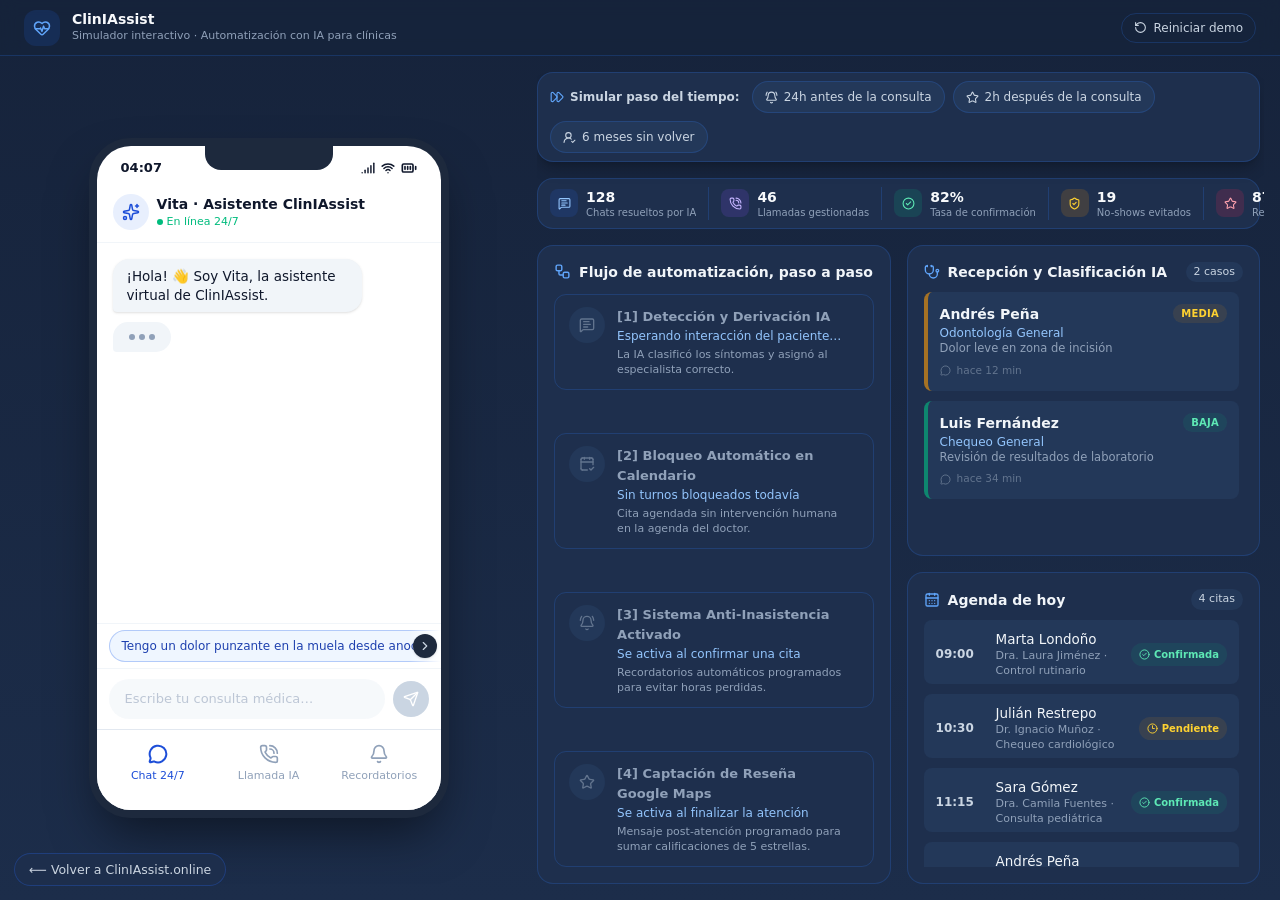
==== simulador/index.html @ 84414c52 "Flechas de navegación en chips, altura dinámica de pestañas, reseñas extendidas y precios mensuales " ====
<!DOCTYPE html>
<html lang="es">
<head>
<meta charset="UTF-8">
<meta name="viewport" content="width=device-width, initial-scale=1.0">
<title>Simulador Interactivo — ClinIAssist</title>
<meta name="description" content="Prueba en vivo cómo ClinIAssist automatiza el chat 24/7, la llamada de recepción, los recordatorios anti-inasistencias y el panel clínico de tu clínica.">
<link rel="canonical" href="https://cliniassist.online/simulador/">
<link rel="icon" type="image/png" href="/assets/favicon.png">
<link rel="apple-touch-icon" href="/assets/favicon.png">

<meta property="og:type" content="website">
<meta property="og:site_name" content="ClinIAssist">
<meta property="og:title" content="Simulador Interactivo — ClinIAssist">
<meta property="og:description" content="Prueba en vivo cómo ClinIAssist automatiza el chat 24/7, la llamada de recepción, los recordatorios anti-inasistencias y el panel clínico de tu clínica.">
<meta property="og:url" content="https://cliniassist.online/simulador/">
<meta property="og:image" content="https://cliniassist.online/og-image.jpg">
<meta name="twitter:card" content="summary_large_image">

<link rel="stylesheet" href="/assets/simulador/index-DUU8P4hq.css">
<style>
  /* Matches the simulator's own dark navy background so there is no flash
     of the site's light theme while the bundle loads. */
  html, body { background: #16233b; margin: 0; }

  .back-to-site {
    position: fixed;
    left: 14px;
    bottom: 14px;
    z-index: 9999;
    display: inline-flex;
    align-items: center;
    gap: 6px;
    padding: 8px 14px;
    border-radius: 999px;
    background: rgba(30, 47, 77, 0.9);
    border: 1px solid rgba(37, 99, 235, 0.3);
    color: #cbd5e1;
    font: 500 12.5px 'Segoe UI', system-ui, sans-serif;
    text-decoration: none;
    backdrop-filter: blur(6px);
    transition: background 0.2s ease, color 0.2s ease;
  }
  .back-to-site:hover { background: rgba(37, 99, 235, 0.25); color: #fff; }

  /* Below md, the simulator's own floating view-toggle occupies this same
     bottom strip — the site link steps aside; mobile has native back gesture. */
  @media (max-width: 767px) {
    .back-to-site { display: none; }
  }
</style>
</head>
<body>
  <div id="root"></div>
  <a class="back-to-site" href="/">⟵ Volver a ClinIAssist.online</a>
  <script type="module" src="/assets/simulador/index-CkXapH5X.js"></script>
</body>
</html>
---- assets/simulador/index-DUU8P4hq.css ----
/*! tailwindcss v4.3.3 | MIT License | https://tailwindcss.com */
@layer properties{@supports (((-webkit-hyphens:none)) and (not (margin-trim:inline))) or ((-moz-orient:inline) and (not (color:rgb(from red r g b)))){*,:before,:after,::backdrop{--tw-translate-x:0;--tw-translate-y:0;--tw-translate-z:0;--tw-rotate-x:initial;--tw-rotate-y:initial;--tw-rotate-z:initial;--tw-skew-x:initial;--tw-skew-y:initial;--tw-space-y-reverse:0;--tw-border-style:solid;--tw-gradient-position:initial;--tw-gradient-from:#0000;--tw-gradient-via:#0000;--tw-gradient-to:#0000;--tw-gradient-stops:initial;--tw-gradient-via-stops:initial;--tw-gradient-from-position:0%;--tw-gradient-via-position:50%;--tw-gradient-to-position:100%;--tw-leading:initial;--tw-font-weight:initial;--tw-tracking:initial;--tw-ordinal:initial;--tw-slashed-zero:initial;--tw-numeric-figure:initial;--tw-numeric-spacing:initial;--tw-numeric-fraction:initial;--tw-shadow:0 0 #0000;--tw-shadow-color:initial;--tw-shadow-alpha:100%;--tw-inset-shadow:0 0 #0000;--tw-inset-shadow-color:initial;--tw-inset-shadow-alpha:100%;--tw-ring-color:initial;--tw-ring-shadow:0 0 #0000;--tw-inset-ring-color:initial;--tw-inset-ring-shadow:0 0 #0000;--tw-ring-inset:initial;--tw-ring-offset-width:0px;--tw-ring-offset-color:#fff;--tw-ring-offset-shadow:0 0 #0000;--tw-blur:initial;--tw-brightness:initial;--tw-contrast:initial;--tw-grayscale:initial;--tw-hue-rotate:initial;--tw-invert:initial;--tw-opacity:initial;--tw-saturate:initial;--tw-sepia:initial;--tw-drop-shadow:initial;--tw-drop-shadow-color:initial;--tw-drop-shadow-alpha:100%;--tw-drop-shadow-size:initial;--tw-backdrop-blur:initial;--tw-backdrop-brightness:initial;--tw-backdrop-contrast:initial;--tw-backdrop-grayscale:initial;--tw-backdrop-hue-rotate:initial;--tw-backdrop-invert:initial;--tw-backdrop-opacity:initial;--tw-backdrop-saturate:initial;--tw-backdrop-sepia:initial;--tw-duration:initial;--tw-ease:initial;--tw-divide-x-reverse:0}}}@layer theme{:root,:host{--font-sans:"Segoe UI", system-ui, -apple-system, sans-serif;--font-mono:ui-monospace, SFMono-Regular, Menlo, Monaco, Consolas, "Liberation Mono", "Courier New", monospace;--color-amber-50:oklch(98.7% .022 95.277);--color-amber-100:oklch(96.2% .059 95.617);--color-amber-300:oklch(87.9% .169 91.605);--color-amber-400:oklch(82.8% .189 84.429);--color-amber-500:oklch(76.9% .188 70.08);--color-amber-600:oklch(66.6% .179 58.318);--color-amber-700:oklch(55.5% .163 48.998);--color-amber-900:oklch(41.4% .112 45.904);--color-emerald-50:oklch(97.9% .021 166.113);--color-emerald-100:oklch(95% .052 163.051);--color-emerald-300:oklch(84.5% .143 164.978);--color-emerald-400:oklch(76.5% .177 163.223);--color-emerald-500:oklch(69.6% .17 162.48);--color-emerald-600:oklch(59.6% .145 163.225);--color-emerald-700:oklch(50.8% .118 165.612);--color-sky-50:oklch(97.7% .013 236.62);--color-sky-100:oklch(95.1% .026 236.824);--color-sky-300:oklch(82.8% .111 230.318);--color-sky-500:oklch(68.5% .169 237.323);--color-sky-600:oklch(58.8% .158 241.966);--color-sky-700:oklch(50% .134 242.749);--color-blue-500:oklch(62.3% .214 259.815);--color-violet-300:oklch(81.1% .111 293.571);--color-violet-500:oklch(60.6% .25 292.717);--color-rose-50:oklch(96.9% .015 12.422);--color-rose-300:oklch(81% .117 11.638);--color-rose-400:oklch(71.2% .194 13.428);--color-rose-500:oklch(64.5% .246 16.439);--color-rose-600:oklch(58.6% .253 17.585);--color-rose-700:oklch(51.4% .222 16.935);--color-slate-50:oklch(98.4% .003 247.858);--color-slate-100:oklch(96.8% .007 247.896);--color-slate-200:oklch(92.9% .013 255.508);--color-slate-300:oklch(86.9% .022 252.894);--color-slate-400:oklch(70.4% .04 256.788);--color-slate-500:oklch(55.4% .046 257.417);--color-slate-600:oklch(44.6% .043 257.281);--color-slate-800:oklch(27.9% .041 260.031);--color-slate-900:oklch(20.8% .042 265.755);--color-black:#000;--color-white:#fff;--spacing:.25rem;--text-xs:.75rem;--text-xs--line-height:calc(1 / .75);--text-sm:.875rem;--text-sm--line-height:calc(1.25 / .875);--font-weight-medium:500;--font-weight-semibold:600;--tracking-wide:.025em;--leading-tight:1.25;--leading-snug:1.375;--radius-sm:.25rem;--radius-md:.375rem;--radius-lg:.5rem;--radius-xl:.75rem;--radius-2xl:1rem;--ease-out:cubic-bezier(0, 0, .2, 1);--ease-in-out:cubic-bezier(.4, 0, .2, 1);--animate-spin:spin 1s linear infinite;--animate-ping:ping 1s cubic-bezier(0, 0, .2, 1) infinite;--default-transition-duration:.15s;--default-transition-timing-function:cubic-bezier(.4, 0, .2, 1);--default-font-family:var(--font-sans);--default-mono-font-family:var(--font-mono);--color-brand-50:#eff6ff;--color-brand-100:#dbeafe;--color-brand-300:#93c5fd;--color-brand-400:#60a5fa;--color-brand-500:#2563eb;--color-brand-600:#1d4ed8;--color-brand-700:#1e40af;--color-ink-900:#16233b;--color-ink-800:#1c2d4a;--color-ink-700:#233859;--color-panel:#1e2f4d;--animate-pulse-ring:pulse-ring 1.6s cubic-bezier(.4, 0, .6, 1) infinite;--animate-rise:rise .35s ease-out;--animate-slide-in-top:slide-in-top .5s ease-out;--animate-slide-out-right:slide-out-right .5s ease-in forwards}}@layer base{*,:after,:before,::backdrop{box-sizing:border-box;border:0 solid;margin:0;padding:0}::file-selector-button{box-sizing:border-box;border:0 solid;margin:0;padding:0}html,:host{-webkit-text-size-adjust:100%;tab-size:4;line-height:1.5;font-family:var(--default-font-family,-apple-system, BlinkMacSystemFont, "Segoe UI", Roboto, "Helvetica Neue", "Noto Sans", Arial, sans-serif, "Apple Color Emoji", "Segoe UI Emoji", "Segoe UI Symbol", "Noto Color Emoji");font-feature-settings:var(--default-font-feature-settings,normal);font-variation-settings:var(--default-font-variation-settings,normal);-webkit-tap-highlight-color:transparent}hr{height:0;color:inherit;border-top-width:1px}abbr:where([title]){-webkit-text-decoration:underline dotted;text-decoration:underline dotted}h1,h2,h3,h4,h5,h6{font-size:inherit;font-weight:inherit}a{color:inherit;-webkit-text-decoration:inherit;-webkit-text-decoration:inherit;-webkit-text-decoration:inherit;-webkit-text-decoration:inherit;text-decoration:inherit}b,strong{font-weight:bolder}code,kbd,samp,pre{font-family:var(--default-mono-font-family,ui-monospace, SFMono-Regular, Menlo, Monaco, Consolas, "Liberation Mono", "Courier New", monospace);font-feature-settings:var(--default-mono-font-feature-settings,normal);font-variation-settings:var(--default-mono-font-variation-settings,normal);font-size:1em}small{font-size:80%}sub,sup{vertical-align:baseline;font-size:75%;line-height:0;position:relative}sub{bottom:-.25em}sup{top:-.5em}table{text-indent:0;border-color:inherit;border-collapse:collapse}:-moz-focusring:where(:not(iframe)){outline:auto}progress{vertical-align:baseline}summary{display:list-item}ol,ul,menu{list-style:none}img,svg,video,canvas,audio,iframe,embed,object{vertical-align:middle;display:block}img,video{max-width:100%;height:auto}button,input,select,optgroup,textarea{font:inherit;font-feature-settings:inherit;font-variation-settings:inherit;letter-spacing:inherit;color:inherit;opacity:1;background-color:#0000;border-radius:0}::file-selector-button{font:inherit;font-feature-settings:inherit;font-variation-settings:inherit;letter-spacing:inherit;color:inherit;opacity:1;background-color:#0000;border-radius:0}:where(select:is([multiple],[size])) optgroup{font-weight:bolder}:where(select:is([multiple],[size])) optgroup option{padding-inline-start:20px}::file-selector-button{margin-inline-end:4px}::placeholder{opacity:1}@supports (not ((-webkit-appearance:-apple-pay-button))) or (contain-intrinsic-size:1px){::placeholder{color:currentColor}@supports (color:color-mix(in lab, red, red)){::placeholder{color:color-mix(in oklab, currentcolor 50%, transparent)}}}textarea{resize:vertical}::-webkit-search-decoration{-webkit-appearance:none}::-webkit-date-and-time-value{min-height:1lh;text-align:inherit}::-webkit-datetime-edit{display:inline-flex}::-webkit-datetime-edit-fields-wrapper{padding:0}::-webkit-datetime-edit{padding-block:0}::-webkit-datetime-edit-year-field{padding-block:0}::-webkit-datetime-edit-month-field{padding-block:0}::-webkit-datetime-edit-day-field{padding-block:0}::-webkit-datetime-edit-hour-field{padding-block:0}::-webkit-datetime-edit-minute-field{padding-block:0}::-webkit-datetime-edit-second-field{padding-block:0}::-webkit-datetime-edit-millisecond-field{padding-block:0}::-webkit-datetime-edit-meridiem-field{padding-block:0}::-webkit-calendar-picker-indicator{line-height:1}:-moz-ui-invalid{box-shadow:none}button,input:where([type=button],[type=reset],[type=submit]){appearance:button}::file-selector-button{appearance:button}::-webkit-inner-spin-button{height:auto}::-webkit-outer-spin-button{height:auto}[hidden]:where(:not([hidden=until-found])){display:none!important}}@layer components;@layer utilities{.pointer-events-none{pointer-events:none}.visible{visibility:visible}.absolute{position:absolute}.fixed{position:fixed}.relative{position:relative}.static{position:static}.sticky{position:sticky}.inset-0{inset:0}.inset-x-3{inset-inline:calc(var(--spacing) * 3)}.inset-y-0{inset-block:0}.top-0{top:0}.top-1\/2{top:50%}.top-2\.5{top:calc(var(--spacing) * 2.5)}.top-\[92px\]{top:92px}.right-0{right:0}.right-1{right:var(--spacing)}.right-2{right:calc(var(--spacing) * 2)}.right-4{right:calc(var(--spacing) * 4)}.bottom-2{bottom:calc(var(--spacing) * 2)}.bottom-3{bottom:calc(var(--spacing) * 3)}.left-0{left:0}.left-1{left:var(--spacing)}.left-1\/2{left:50%}.left-2{left:calc(var(--spacing) * 2)}.left-4{left:calc(var(--spacing) * 4)}.z-10{z-index:10}.z-20{z-index:20}.z-50{z-index:50}.mx-3{margin-inline:calc(var(--spacing) * 3)}.mx-auto{margin-inline:auto}.mt-0\.5{margin-top:calc(var(--spacing) * .5)}.mt-1\.5{margin-top:calc(var(--spacing) * 1.5)}.mt-2{margin-top:calc(var(--spacing) * 2)}.mt-3{margin-top:calc(var(--spacing) * 3)}.mb-2\.5{margin-bottom:calc(var(--spacing) * 2.5)}.mb-3{margin-bottom:calc(var(--spacing) * 3)}.ml-auto{margin-left:auto}.block{display:block}.flex{display:flex}.grid{display:grid}.hidden{display:none}.inline-flex{display:inline-flex}.h-1\.5{height:calc(var(--spacing) * 1.5)}.h-2{height:calc(var(--spacing) * 2)}.h-3{height:calc(var(--spacing) * 3)}.h-4{height:calc(var(--spacing) * 4)}.h-6{height:calc(var(--spacing) * 6)}.h-7{height:calc(var(--spacing) * 7)}.h-8{height:calc(var(--spacing) * 8)}.h-9{height:calc(var(--spacing) * 9)}.h-12{height:calc(var(--spacing) * 12)}.h-14{height:calc(var(--spacing) * 14)}.h-32{height:calc(var(--spacing) * 32)}.h-auto{height:auto}.h-dvh{height:100dvh}.h-full{height:100%}.min-h-0{min-height:0}.min-h-\[64px\]{min-height:64px}.w-0\.5{width:calc(var(--spacing) * .5)}.w-1{width:var(--spacing)}.w-1\.5{width:calc(var(--spacing) * 1.5)}.w-2{width:calc(var(--spacing) * 2)}.w-3{width:calc(var(--spacing) * 3)}.w-6{width:calc(var(--spacing) * 6)}.w-7{width:calc(var(--spacing) * 7)}.w-8{width:calc(var(--spacing) * 8)}.w-9{width:calc(var(--spacing) * 9)}.w-12{width:calc(var(--spacing) * 12)}.w-32{width:calc(var(--spacing) * 32)}.w-\[132px\]{width:132px}.w-full{width:100%}.w-screen{width:100vw}.max-w-\[80\%\]{max-width:80%}.max-w-\[92\%\]{max-width:92%}.max-w-\[95\%\]{max-width:95%}.min-w-0{min-width:0}.flex-1{flex:1}.shrink-0{flex-shrink:0}.-translate-x-1\/2{--tw-translate-x:calc(calc(1 / 2 * 100%) * -1);translate:var(--tw-translate-x) var(--tw-translate-y)}.-translate-y-1\/2{--tw-translate-y:calc(calc(1 / 2 * 100%) * -1);translate:var(--tw-translate-x) var(--tw-translate-y)}.transform{transform:var(--tw-rotate-x,) var(--tw-rotate-y,) var(--tw-rotate-z,) var(--tw-skew-x,) var(--tw-skew-y,)}.animate-ping{animation:var(--animate-ping)}.animate-pulse-ring{animation:var(--animate-pulse-ring)}.animate-rise{animation:var(--animate-rise)}.animate-slide-in-top{animation:var(--animate-slide-in-top)}.animate-slide-out-right{animation:var(--animate-slide-out-right)}.animate-spin{animation:var(--animate-spin)}.resize{resize:both}.grid-cols-1{grid-template-columns:repeat(1,minmax(0,1fr))}.grid-cols-3{grid-template-columns:repeat(3,minmax(0,1fr))}.flex-col{flex-direction:column}.flex-row{flex-direction:row}.flex-wrap{flex-wrap:wrap}.items-center{align-items:center}.items-end{align-items:flex-end}.items-start{align-items:flex-start}.items-stretch{align-items:stretch}.justify-between{justify-content:space-between}.justify-center{justify-content:center}.justify-end{justify-content:flex-end}.justify-start{justify-content:flex-start}.gap-1{gap:var(--spacing)}.gap-1\.5{gap:calc(var(--spacing) * 1.5)}.gap-2{gap:calc(var(--spacing) * 2)}.gap-2\.5{gap:calc(var(--spacing) * 2.5)}.gap-3{gap:calc(var(--spacing) * 3)}.gap-4{gap:calc(var(--spacing) * 4)}:where(.space-y-2>:not(:last-child)){--tw-space-y-reverse:0;margin-block-start:calc(calc(var(--spacing) * 2) * var(--tw-space-y-reverse));margin-block-end:calc(calc(var(--spacing) * 2) * calc(1 - var(--tw-space-y-reverse)))}:where(.space-y-2\.5>:not(:last-child)){--tw-space-y-reverse:0;margin-block-start:calc(calc(var(--spacing) * 2.5) * var(--tw-space-y-reverse));margin-block-end:calc(calc(var(--spacing) * 2.5) * calc(1 - var(--tw-space-y-reverse)))}:where(.space-y-3>:not(:last-child)){--tw-space-y-reverse:0;margin-block-start:calc(calc(var(--spacing) * 3) * var(--tw-space-y-reverse));margin-block-end:calc(calc(var(--spacing) * 3) * calc(1 - var(--tw-space-y-reverse)))}:where(.space-y-4>:not(:last-child)){--tw-space-y-reverse:0;margin-block-start:calc(calc(var(--spacing) * 4) * var(--tw-space-y-reverse));margin-block-end:calc(calc(var(--spacing) * 4) * calc(1 - var(--tw-space-y-reverse)))}.truncate{text-overflow:ellipsis;white-space:nowrap;overflow:hidden}.overflow-hidden{overflow:hidden}.overflow-x-auto{overflow-x:auto}.overflow-y-auto{overflow-y:auto}.scroll-smooth{scroll-behavior:smooth}.rounded-2xl{border-radius:var(--radius-2xl)}.rounded-full{border-radius:2147483647px}.rounded-lg{border-radius:var(--radius-lg)}.rounded-md{border-radius:var(--radius-md)}.rounded-none{border-radius:0}.rounded-xl{border-radius:var(--radius-xl)}.rounded-tl-sm{border-top-left-radius:var(--radius-sm)}.rounded-b-2xl{border-bottom-right-radius:var(--radius-2xl);border-bottom-left-radius:var(--radius-2xl)}.rounded-br-sm{border-bottom-right-radius:var(--radius-sm)}.rounded-bl-sm{border-bottom-left-radius:var(--radius-sm)}.border{border-style:var(--tw-border-style);border-width:1px}.border-0{border-style:var(--tw-border-style);border-width:0}.border-2{border-style:var(--tw-border-style);border-width:2px}.border-t{border-top-style:var(--tw-border-style);border-top-width:1px}.border-b{border-bottom-style:var(--tw-border-style);border-bottom-width:1px}.border-l-4{border-left-style:var(--tw-border-style);border-left-width:4px}.border-amber-300{border-color:var(--color-amber-300)}.border-amber-400\/40{border-color:#fcbb0066}@supports (color:color-mix(in lab, red, red)){.border-amber-400\/40{border-color:color-mix(in oklab, var(--color-amber-400) 40%, transparent)}}.border-amber-500\/60{border-color:#f99c0099}@supports (color:color-mix(in lab, red, red)){.border-amber-500\/60{border-color:color-mix(in oklab, var(--color-amber-500) 60%, transparent)}}.border-blue-500\/20{border-color:#3080ff33}@supports (color:color-mix(in lab, red, red)){.border-blue-500\/20{border-color:color-mix(in oklab, var(--color-blue-500) 20%, transparent)}}.border-blue-500\/30{border-color:#3080ff4d}@supports (color:color-mix(in lab, red, red)){.border-blue-500\/30{border-color:color-mix(in oklab, var(--color-blue-500) 30%, transparent)}}.border-brand-500{border-color:var(--color-brand-500)}.border-brand-500\/30{border-color:#2563eb4d}@supports (color:color-mix(in lab, red, red)){.border-brand-500\/30{border-color:color-mix(in oklab, var(--color-brand-500) 30%, transparent)}}.border-brand-500\/40{border-color:#2563eb66}@supports (color:color-mix(in lab, red, red)){.border-brand-500\/40{border-color:color-mix(in oklab, var(--color-brand-500) 40%, transparent)}}.border-brand-500\/50{border-color:#2563eb80}@supports (color:color-mix(in lab, red, red)){.border-brand-500\/50{border-color:color-mix(in oklab, var(--color-brand-500) 50%, transparent)}}.border-emerald-100{border-color:var(--color-emerald-100)}.border-emerald-400{border-color:var(--color-emerald-400)}.border-emerald-400\/30{border-color:#00d2944d}@supports (color:color-mix(in lab, red, red)){.border-emerald-400\/30{border-color:color-mix(in oklab, var(--color-emerald-400) 30%, transparent)}}.border-emerald-500\/30{border-color:#00bb7f4d}@supports (color:color-mix(in lab, red, red)){.border-emerald-500\/30{border-color:color-mix(in oklab, var(--color-emerald-500) 30%, transparent)}}.border-emerald-500\/40{border-color:#00bb7f66}@supports (color:color-mix(in lab, red, red)){.border-emerald-500\/40{border-color:color-mix(in oklab, var(--color-emerald-500) 40%, transparent)}}.border-emerald-500\/60{border-color:#00bb7f99}@supports (color:color-mix(in lab, red, red)){.border-emerald-500\/60{border-color:color-mix(in oklab, var(--color-emerald-500) 60%, transparent)}}.border-rose-500\/50{border-color:#ff235780}@supports (color:color-mix(in lab, red, red)){.border-rose-500\/50{border-color:color-mix(in oklab, var(--color-rose-500) 50%, transparent)}}.border-rose-500\/60{border-color:#ff235799}@supports (color:color-mix(in lab, red, red)){.border-rose-500\/60{border-color:color-mix(in oklab, var(--color-rose-500) 60%, transparent)}}.border-sky-300{border-color:var(--color-sky-300)}.border-slate-100{border-color:var(--color-slate-100)}.border-slate-200{border-color:var(--color-slate-200)}.border-white{border-color:var(--color-white)}.bg-amber-50{background-color:var(--color-amber-50)}.bg-amber-500{background-color:var(--color-amber-500)}.bg-amber-500\/10{background-color:#f99c001a}@supports (color:color-mix(in lab, red, red)){.bg-amber-500\/10{background-color:color-mix(in oklab, var(--color-amber-500) 10%, transparent)}}.bg-amber-500\/15{background-color:#f99c0026}@supports (color:color-mix(in lab, red, red)){.bg-amber-500\/15{background-color:color-mix(in oklab, var(--color-amber-500) 15%, transparent)}}.bg-brand-50{background-color:var(--color-brand-50)}.bg-brand-400{background-color:var(--color-brand-400)}.bg-brand-400\/30{background-color:#60a5fa4d}@supports (color:color-mix(in lab, red, red)){.bg-brand-400\/30{background-color:color-mix(in oklab, var(--color-brand-400) 30%, transparent)}}.bg-brand-500{background-color:var(--color-brand-500)}.bg-brand-500\/10{background-color:#2563eb1a}@supports (color:color-mix(in lab, red, red)){.bg-brand-500\/10{background-color:color-mix(in oklab, var(--color-brand-500) 10%, transparent)}}.bg-brand-500\/15{background-color:#2563eb26}@supports (color:color-mix(in lab, red, red)){.bg-brand-500\/15{background-color:color-mix(in oklab, var(--color-brand-500) 15%, transparent)}}.bg-brand-500\/20{background-color:#2563eb33}@supports (color:color-mix(in lab, red, red)){.bg-brand-500\/20{background-color:color-mix(in oklab, var(--color-brand-500) 20%, transparent)}}.bg-emerald-50{background-color:var(--color-emerald-50)}.bg-emerald-400{background-color:var(--color-emerald-400)}.bg-emerald-500{background-color:var(--color-emerald-500)}.bg-emerald-500\/10{background-color:#00bb7f1a}@supports (color:color-mix(in lab, red, red)){.bg-emerald-500\/10{background-color:color-mix(in oklab, var(--color-emerald-500) 10%, transparent)}}.bg-emerald-500\/15{background-color:#00bb7f26}@supports (color:color-mix(in lab, red, red)){.bg-emerald-500\/15{background-color:color-mix(in oklab, var(--color-emerald-500) 15%, transparent)}}.bg-emerald-500\/20{background-color:#00bb7f33}@supports (color:color-mix(in lab, red, red)){.bg-emerald-500\/20{background-color:color-mix(in oklab, var(--color-emerald-500) 20%, transparent)}}.bg-ink-700{background-color:var(--color-ink-700)}.bg-ink-800\/95{background-color:#1c2d4af2}@supports (color:color-mix(in lab, red, red)){.bg-ink-800\/95{background-color:color-mix(in oklab, var(--color-ink-800) 95%, transparent)}}.bg-ink-900\/80{background-color:#16233bcc}@supports (color:color-mix(in lab, red, red)){.bg-ink-900\/80{background-color:color-mix(in oklab, var(--color-ink-900) 80%, transparent)}}.bg-panel{background-color:var(--color-panel)}.bg-rose-50{background-color:var(--color-rose-50)}.bg-rose-500{background-color:var(--color-rose-500)}.bg-rose-500\/10{background-color:#ff23571a}@supports (color:color-mix(in lab, red, red)){.bg-rose-500\/10{background-color:color-mix(in oklab, var(--color-rose-500) 10%, transparent)}}.bg-rose-500\/15{background-color:#ff235726}@supports (color:color-mix(in lab, red, red)){.bg-rose-500\/15{background-color:color-mix(in oklab, var(--color-rose-500) 15%, transparent)}}.bg-sky-50{background-color:var(--color-sky-50)}.bg-sky-500{background-color:var(--color-sky-500)}.bg-sky-500\/10{background-color:#00a5ef1a}@supports (color:color-mix(in lab, red, red)){.bg-sky-500\/10{background-color:color-mix(in oklab, var(--color-sky-500) 10%, transparent)}}.bg-slate-50{background-color:var(--color-slate-50)}.bg-slate-100{background-color:var(--color-slate-100)}.bg-slate-200{background-color:var(--color-slate-200)}.bg-slate-400{background-color:var(--color-slate-400)}.bg-slate-800{background-color:var(--color-slate-800)}.bg-violet-500\/15{background-color:#8d54ff26}@supports (color:color-mix(in lab, red, red)){.bg-violet-500\/15{background-color:color-mix(in oklab, var(--color-violet-500) 15%, transparent)}}.bg-white{background-color:var(--color-white)}.bg-white\/90{background-color:#ffffffe6}@supports (color:color-mix(in lab, red, red)){.bg-white\/90{background-color:color-mix(in oklab, var(--color-white) 90%, transparent)}}.bg-white\/95{background-color:#fffffff2}@supports (color:color-mix(in lab, red, red)){.bg-white\/95{background-color:color-mix(in oklab, var(--color-white) 95%, transparent)}}.bg-gradient-to-b{--tw-gradient-position:to bottom in oklab;background-image:linear-gradient(var(--tw-gradient-stops))}.bg-gradient-to-l{--tw-gradient-position:to left in oklab;background-image:linear-gradient(var(--tw-gradient-stops))}.bg-gradient-to-r{--tw-gradient-position:to right in oklab;background-image:linear-gradient(var(--tw-gradient-stops))}.from-ink-800{--tw-gradient-from:var(--color-ink-800);--tw-gradient-stops:var(--tw-gradient-via-stops,var(--tw-gradient-position), var(--tw-gradient-from) var(--tw-gradient-from-position), var(--tw-gradient-to) var(--tw-gradient-to-position))}.from-ink-900{--tw-gradient-from:var(--color-ink-900);--tw-gradient-stops:var(--tw-gradient-via-stops,var(--tw-gradient-position), var(--tw-gradient-from) var(--tw-gradient-from-position), var(--tw-gradient-to) var(--tw-gradient-to-position))}.from-white{--tw-gradient-from:var(--color-white);--tw-gradient-stops:var(--tw-gradient-via-stops,var(--tw-gradient-position), var(--tw-gradient-from) var(--tw-gradient-from-position), var(--tw-gradient-to) var(--tw-gradient-to-position))}.to-ink-800{--tw-gradient-to:var(--color-ink-800);--tw-gradient-stops:var(--tw-gradient-via-stops,var(--tw-gradient-position), var(--tw-gradient-from) var(--tw-gradient-from-position), var(--tw-gradient-to) var(--tw-gradient-to-position))}.to-ink-900{--tw-gradient-to:var(--color-ink-900);--tw-gradient-stops:var(--tw-gradient-via-stops,var(--tw-gradient-position), var(--tw-gradient-from) var(--tw-gradient-from-position), var(--tw-gradient-to) var(--tw-gradient-to-position))}.to-transparent{--tw-gradient-to:transparent;--tw-gradient-stops:var(--tw-gradient-via-stops,var(--tw-gradient-position), var(--tw-gradient-from) var(--tw-gradient-from-position), var(--tw-gradient-to) var(--tw-gradient-to-position))}.p-1{padding:var(--spacing)}.p-1\.5{padding:calc(var(--spacing) * 1.5)}.p-3{padding:calc(var(--spacing) * 3)}.p-4{padding:calc(var(--spacing) * 4)}.px-1{padding-inline:var(--spacing)}.px-1\.5{padding-inline:calc(var(--spacing) * 1.5)}.px-2{padding-inline:calc(var(--spacing) * 2)}.px-2\.5{padding-inline:calc(var(--spacing) * 2.5)}.px-3{padding-inline:calc(var(--spacing) * 3)}.px-3\.5{padding-inline:calc(var(--spacing) * 3.5)}.px-4{padding-inline:calc(var(--spacing) * 4)}.px-5{padding-inline:calc(var(--spacing) * 5)}.px-6{padding-inline:calc(var(--spacing) * 6)}.py-0\.5{padding-block:calc(var(--spacing) * .5)}.py-1{padding-block:var(--spacing)}.py-1\.5{padding-block:calc(var(--spacing) * 1.5)}.py-2{padding-block:calc(var(--spacing) * 2)}.py-2\.5{padding-block:calc(var(--spacing) * 2.5)}.py-3{padding-block:calc(var(--spacing) * 3)}.py-4{padding-block:calc(var(--spacing) * 4)}.pt-1{padding-top:var(--spacing)}.pt-2{padding-top:calc(var(--spacing) * 2)}.pt-3{padding-top:calc(var(--spacing) * 3)}.pr-1{padding-right:var(--spacing)}.pb-0{padding-bottom:0}.pb-1{padding-bottom:var(--spacing)}.pb-5{padding-bottom:calc(var(--spacing) * 5)}.pb-20{padding-bottom:calc(var(--spacing) * 20)}.pb-24{padding-bottom:calc(var(--spacing) * 24)}.pl-\[3\.75rem\]{padding-left:3.75rem}.text-center{text-align:center}.text-left{text-align:left}.text-right{text-align:right}.font-mono{font-family:var(--font-mono)}.text-sm{font-size:var(--text-sm);line-height:var(--tw-leading,var(--text-sm--line-height))}.text-xs{font-size:var(--text-xs);line-height:var(--tw-leading,var(--text-xs--line-height))}.text-\[9px\]{font-size:9px}.text-\[10\.5px\]{font-size:10.5px}.text-\[10px\]{font-size:10px}.text-\[11\.5px\]{font-size:11.5px}.text-\[11px\]{font-size:11px}.text-\[12\.5px\]{font-size:12.5px}.text-\[12px\]{font-size:12px}.text-\[13\.5px\]{font-size:13.5px}.text-\[13px\]{font-size:13px}.text-\[14px\]{font-size:14px}.leading-snug{--tw-leading:var(--leading-snug);line-height:var(--leading-snug)}.leading-tight{--tw-leading:var(--leading-tight);line-height:var(--leading-tight)}.font-medium{--tw-font-weight:var(--font-weight-medium);font-weight:var(--font-weight-medium)}.font-semibold{--tw-font-weight:var(--font-weight-semibold);font-weight:var(--font-weight-semibold)}.tracking-wide{--tw-tracking:var(--tracking-wide);letter-spacing:var(--tracking-wide)}.whitespace-nowrap{white-space:nowrap}.whitespace-pre-line{white-space:pre-line}.text-amber-100{color:var(--color-amber-100)}.text-amber-300{color:var(--color-amber-300)}.text-amber-500{color:var(--color-amber-500)}.text-amber-700{color:var(--color-amber-700)}.text-amber-900{color:var(--color-amber-900)}.text-brand-300{color:var(--color-brand-300)}.text-brand-400{color:var(--color-brand-400)}.text-brand-600{color:var(--color-brand-600)}.text-brand-700{color:var(--color-brand-700)}.text-emerald-300{color:var(--color-emerald-300)}.text-emerald-400{color:var(--color-emerald-400)}.text-emerald-500{color:var(--color-emerald-500)}.text-emerald-600{color:var(--color-emerald-600)}.text-emerald-700{color:var(--color-emerald-700)}.text-rose-300{color:var(--color-rose-300)}.text-rose-500{color:var(--color-rose-500)}.text-rose-700{color:var(--color-rose-700)}.text-sky-300{color:var(--color-sky-300)}.text-sky-700{color:var(--color-sky-700)}.text-slate-50{color:var(--color-slate-50)}.text-slate-100{color:var(--color-slate-100)}.text-slate-300{color:var(--color-slate-300)}.text-slate-400{color:var(--color-slate-400)}.text-slate-500{color:var(--color-slate-500)}.text-slate-600{color:var(--color-slate-600)}.text-slate-800{color:var(--color-slate-800)}.text-slate-900{color:var(--color-slate-900)}.text-violet-300{color:var(--color-violet-300)}.text-white{color:var(--color-white)}.uppercase{text-transform:uppercase}.tabular-nums{--tw-numeric-spacing:tabular-nums;font-variant-numeric:var(--tw-ordinal,) var(--tw-slashed-zero,) var(--tw-numeric-figure,) var(--tw-numeric-spacing,) var(--tw-numeric-fraction,)}.line-through{text-decoration-line:line-through}.opacity-0{opacity:0}.opacity-60{opacity:.6}.opacity-75{opacity:.75}.opacity-100{opacity:1}.shadow{--tw-shadow:0 1px 3px 0 var(--tw-shadow-color,#0000001a), 0 1px 2px -1px var(--tw-shadow-color,#0000001a);box-shadow:var(--tw-inset-shadow), var(--tw-inset-ring-shadow), var(--tw-ring-offset-shadow), var(--tw-ring-shadow), var(--tw-shadow)}.shadow-lg{--tw-shadow:0 10px 15px -3px var(--tw-shadow-color,#0000001a), 0 4px 6px -4px var(--tw-shadow-color,#0000001a);box-shadow:var(--tw-inset-shadow), var(--tw-inset-ring-shadow), var(--tw-ring-offset-shadow), var(--tw-ring-shadow), var(--tw-shadow)}.shadow-none{--tw-shadow:0 0 #0000;box-shadow:var(--tw-inset-shadow), var(--tw-inset-ring-shadow), var(--tw-ring-offset-shadow), var(--tw-ring-shadow), var(--tw-shadow)}.shadow-sm{--tw-shadow:0 1px 3px 0 var(--tw-shadow-color,#0000001a), 0 1px 2px -1px var(--tw-shadow-color,#0000001a);box-shadow:var(--tw-inset-shadow), var(--tw-inset-ring-shadow), var(--tw-ring-offset-shadow), var(--tw-ring-shadow), var(--tw-shadow)}.ring{--tw-ring-shadow:var(--tw-ring-inset,) 0 0 0 calc(1px + var(--tw-ring-offset-width)) var(--tw-ring-color,currentcolor);box-shadow:var(--tw-inset-shadow), var(--tw-inset-ring-shadow), var(--tw-ring-offset-shadow), var(--tw-ring-shadow), var(--tw-shadow)}.ring-2{--tw-ring-shadow:var(--tw-ring-inset,) 0 0 0 calc(2px + var(--tw-ring-offset-width)) var(--tw-ring-color,currentcolor);box-shadow:var(--tw-inset-shadow), var(--tw-inset-ring-shadow), var(--tw-ring-offset-shadow), var(--tw-ring-shadow), var(--tw-shadow)}.shadow-black\/20{--tw-shadow-color:#0003}@supports (color:color-mix(in lab, red, red)){.shadow-black\/20{--tw-shadow-color:color-mix(in oklab, color-mix(in oklab, var(--color-black) 20%, transparent) var(--tw-shadow-alpha), transparent)}}.shadow-black\/40{--tw-shadow-color:#0006}@supports (color:color-mix(in lab, red, red)){.shadow-black\/40{--tw-shadow-color:color-mix(in oklab, color-mix(in oklab, var(--color-black) 40%, transparent) var(--tw-shadow-alpha), transparent)}}.ring-amber-500\/30{--tw-ring-color:#f99c004d}@supports (color:color-mix(in lab, red, red)){.ring-amber-500\/30{--tw-ring-color:color-mix(in oklab, var(--color-amber-500) 30%, transparent)}}.ring-emerald-400{--tw-ring-color:var(--color-emerald-400)}.ring-emerald-400\/60{--tw-ring-color:#00d29499}@supports (color:color-mix(in lab, red, red)){.ring-emerald-400\/60{--tw-ring-color:color-mix(in oklab, var(--color-emerald-400) 60%, transparent)}}.ring-emerald-400\/80{--tw-ring-color:#00d294cc}@supports (color:color-mix(in lab, red, red)){.ring-emerald-400\/80{--tw-ring-color:color-mix(in oklab, var(--color-emerald-400) 80%, transparent)}}.ring-emerald-500\/30{--tw-ring-color:#00bb7f4d}@supports (color:color-mix(in lab, red, red)){.ring-emerald-500\/30{--tw-ring-color:color-mix(in oklab, var(--color-emerald-500) 30%, transparent)}}.ring-rose-400\/80{--tw-ring-color:#ff667fcc}@supports (color:color-mix(in lab, red, red)){.ring-rose-400\/80{--tw-ring-color:color-mix(in oklab, var(--color-rose-400) 80%, transparent)}}.ring-rose-500\/30{--tw-ring-color:#ff23574d}@supports (color:color-mix(in lab, red, red)){.ring-rose-500\/30{--tw-ring-color:color-mix(in oklab, var(--color-rose-500) 30%, transparent)}}.ring-sky-500\/30{--tw-ring-color:#00a5ef4d}@supports (color:color-mix(in lab, red, red)){.ring-sky-500\/30{--tw-ring-color:color-mix(in oklab, var(--color-sky-500) 30%, transparent)}}.drop-shadow{--tw-drop-shadow-size:drop-shadow(0 1px 2px var(--tw-drop-shadow-color,#0000001a)) drop-shadow(0 1px 1px var(--tw-drop-shadow-color,#0000000f));--tw-drop-shadow:drop-shadow(0 1px 2px #0000001a) drop-shadow(0 1px 1px #0000000f);filter:var(--tw-blur,) var(--tw-brightness,) var(--tw-contrast,) var(--tw-grayscale,) var(--tw-hue-rotate,) var(--tw-invert,) var(--tw-saturate,) var(--tw-sepia,) var(--tw-drop-shadow,)}.filter{filter:var(--tw-blur,) var(--tw-brightness,) var(--tw-contrast,) var(--tw-grayscale,) var(--tw-hue-rotate,) var(--tw-invert,) var(--tw-saturate,) var(--tw-sepia,) var(--tw-drop-shadow,)}.backdrop-blur{--tw-backdrop-blur:blur(8px);-webkit-backdrop-filter:var(--tw-backdrop-blur,) var(--tw-backdrop-brightness,) var(--tw-backdrop-contrast,) var(--tw-backdrop-grayscale,) var(--tw-backdrop-hue-rotate,) var(--tw-backdrop-invert,) var(--tw-backdrop-opacity,) var(--tw-backdrop-saturate,) var(--tw-backdrop-sepia,);backdrop-filter:var(--tw-backdrop-blur,) var(--tw-backdrop-brightness,) var(--tw-backdrop-contrast,) var(--tw-backdrop-grayscale,) var(--tw-backdrop-hue-rotate,) var(--tw-backdrop-invert,) var(--tw-backdrop-opacity,) var(--tw-backdrop-saturate,) var(--tw-backdrop-sepia,)}.transition-all{transition-property:all;transition-timing-function:var(--tw-ease,var(--default-transition-timing-function));transition-duration:var(--tw-duration,var(--default-transition-duration))}.transition-colors{transition-property:color,background-color,border-color,outline-color,text-decoration-color,fill,stroke,--tw-gradient-from,--tw-gradient-via,--tw-gradient-to;transition-timing-function:var(--tw-ease,var(--default-transition-timing-function));transition-duration:var(--tw-duration,var(--default-transition-duration))}.duration-300{--tw-duration:.3s;transition-duration:.3s}.duration-500{--tw-duration:.5s;transition-duration:.5s}.duration-1000{--tw-duration:1s;transition-duration:1s}.ease-in-out{--tw-ease:var(--ease-in-out);transition-timing-function:var(--ease-in-out)}.ease-out{--tw-ease:var(--ease-out);transition-timing-function:var(--ease-out)}.outline-none{--tw-outline-style:none;outline-style:none}.placeholder\:text-slate-400::placeholder{color:var(--color-slate-400)}.placeholder\:text-slate-500::placeholder{color:var(--color-slate-500)}@media (hover:hover){.hover\:-translate-y-1:hover{--tw-translate-y:calc(var(--spacing) * -1);translate:var(--tw-translate-x) var(--tw-translate-y)}.hover\:border-blue-500\/40:hover{border-color:#3080ff66}@supports (color:color-mix(in lab, red, red)){.hover\:border-blue-500\/40:hover{border-color:color-mix(in oklab, var(--color-blue-500) 40%, transparent)}}.hover\:bg-\[\#203354\]:hover{background-color:#203354}.hover\:bg-amber-600:hover{background-color:var(--color-amber-600)}.hover\:bg-brand-100:hover{background-color:var(--color-brand-100)}.hover\:bg-brand-500\/10:hover{background-color:#2563eb1a}@supports (color:color-mix(in lab, red, red)){.hover\:bg-brand-500\/10:hover{background-color:color-mix(in oklab, var(--color-brand-500) 10%, transparent)}}.hover\:bg-brand-500\/20:hover{background-color:#2563eb33}@supports (color:color-mix(in lab, red, red)){.hover\:bg-brand-500\/20:hover{background-color:color-mix(in oklab, var(--color-brand-500) 20%, transparent)}}.hover\:bg-brand-600:hover{background-color:var(--color-brand-600)}.hover\:bg-emerald-600:hover{background-color:var(--color-emerald-600)}.hover\:bg-rose-600:hover{background-color:var(--color-rose-600)}.hover\:bg-sky-100:hover{background-color:var(--color-sky-100)}.hover\:bg-sky-600:hover{background-color:var(--color-sky-600)}.hover\:bg-slate-100:hover{background-color:var(--color-slate-100)}.hover\:bg-white:hover{background-color:var(--color-white)}.hover\:text-slate-600:hover{color:var(--color-slate-600)}.hover\:text-white:hover{color:var(--color-white)}.hover\:shadow-\[0_0_25px_-5px_rgba\(37\,99\,235\,0\.25\)\]:hover{--tw-shadow:0 0 25px -5px var(--tw-shadow-color,#2563eb40);box-shadow:var(--tw-inset-shadow), var(--tw-inset-ring-shadow), var(--tw-ring-offset-shadow), var(--tw-ring-shadow), var(--tw-shadow)}}.focus\:ring-2:focus{--tw-ring-shadow:var(--tw-ring-inset,) 0 0 0 calc(2px + var(--tw-ring-offset-width)) var(--tw-ring-color,currentcolor);box-shadow:var(--tw-inset-shadow), var(--tw-inset-ring-shadow), var(--tw-ring-offset-shadow), var(--tw-ring-shadow), var(--tw-shadow)}.focus\:ring-brand-400\/50:focus{--tw-ring-color:#60a5fa80}@supports (color:color-mix(in lab, red, red)){.focus\:ring-brand-400\/50:focus{--tw-ring-color:color-mix(in oklab, var(--color-brand-400) 50%, transparent)}}.disabled\:cursor-not-allowed:disabled{cursor:not-allowed}.disabled\:bg-emerald-500:disabled{background-color:var(--color-emerald-500)}.disabled\:bg-slate-300:disabled{background-color:var(--color-slate-300)}.disabled\:opacity-50:disabled{opacity:.5}.disabled\:opacity-60:disabled{opacity:.6}@media (width>=40rem){.sm\:inline{display:inline}.sm\:px-6{padding-inline:calc(var(--spacing) * 6)}}@media (width>=48rem){.md\:block{display:block}.md\:flex{display:flex}.md\:grid{display:grid}.md\:hidden{display:none}.md\:h-\[680px\]{height:680px}.md\:h-full{height:100%}.md\:max-h-\[88vh\]{max-height:88vh}.md\:w-\[360px\]{width:360px}.md\:w-auto{width:auto}.md\:max-w-\[92vw\]{max-width:92vw}.md\:flex-1{flex:1}.md\:shrink{flex-shrink:1}.md\:grid-cols-\[41fr_59fr\]{grid-template-columns:41fr 59fr}.md\:gap-0{gap:0}.md\:gap-4{gap:calc(var(--spacing) * 4)}:where(.md\:divide-x>:not(:last-child)){--tw-divide-x-reverse:0;border-inline-style:var(--tw-border-style);border-inline-start-width:calc(1px * var(--tw-divide-x-reverse));border-inline-end-width:calc(1px * calc(1 - var(--tw-divide-x-reverse)))}:where(.md\:divide-blue-500\/20>:not(:last-child)){border-color:#3080ff33}@supports (color:color-mix(in lab, red, red)){:where(.md\:divide-blue-500\/20>:not(:last-child)){border-color:color-mix(in oklab, var(--color-blue-500) 20%, transparent)}}.md\:overflow-hidden{overflow:hidden}.md\:overflow-visible{overflow:visible}.md\:overflow-y-auto{overflow-y:auto}.md\:rounded-\[34px\]{border-radius:34px}.md\:rounded-\[42px\]{border-radius:42px}.md\:border-\[8px\]{border-style:var(--tw-border-style);border-width:8px}.md\:border-slate-800{border-color:var(--color-slate-800)}.md\:p-0{padding:0}.md\:p-4{padding:calc(var(--spacing) * 4)}.md\:px-3{padding-inline:calc(var(--spacing) * 3)}.md\:pb-0{padding-bottom:0}.md\:shadow-2xl{--tw-shadow:0 25px 50px -12px var(--tw-shadow-color,#00000040);box-shadow:var(--tw-inset-shadow), var(--tw-inset-ring-shadow), var(--tw-ring-offset-shadow), var(--tw-ring-shadow), var(--tw-shadow)}.md\:shadow-black\/50{--tw-shadow-color:#00000080}@supports (color:color-mix(in lab, red, red)){.md\:shadow-black\/50{--tw-shadow-color:color-mix(in oklab, color-mix(in oklab, var(--color-black) 50%, transparent) var(--tw-shadow-alpha), transparent)}}.md\:first\:pl-0:first-child{padding-left:0}.md\:last\:pr-0:last-child{padding-right:0}@media (hover:hover){.md\:hover\:-translate-y-1\.5:hover{--tw-translate-y:calc(var(--spacing) * -1.5);translate:var(--tw-translate-x) var(--tw-translate-y)}.md\:hover\:border-blue-500\/50:hover{border-color:#3080ff80}@supports (color:color-mix(in lab, red, red)){.md\:hover\:border-blue-500\/50:hover{border-color:color-mix(in oklab, var(--color-blue-500) 50%, transparent)}}.md\:hover\:shadow-\[0_0_35px_-5px_rgba\(59\,130\,246\,0\.3\)\]:hover{--tw-shadow:0 0 35px -5px var(--tw-shadow-color,#3b82f64d);box-shadow:var(--tw-inset-shadow), var(--tw-inset-ring-shadow), var(--tw-ring-offset-shadow), var(--tw-ring-shadow), var(--tw-shadow)}}}@media (width>=64rem){.lg\:h-full{height:100%}.lg\:min-h-0{min-height:0}.lg\:min-h-\[220px\]{min-height:220px}.lg\:flex-1{flex:1}.lg\:grid-cols-2{grid-template-columns:repeat(2,minmax(0,1fr))}.lg\:overflow-y-auto{overflow-y:auto}}}@keyframes blink{50%{opacity:0}}@keyframes bounce-dot{0%,60%,to{opacity:.5;transform:translateY(0)}30%{opacity:1;transform:translateY(-3px)}}@keyframes pulse-ring{0%{opacity:.7;transform:scale(.9)}70%{opacity:0;transform:scale(1.6)}to{opacity:0;transform:scale(1.6)}}@keyframes rise{0%{opacity:0;transform:translateY(6px)}to{opacity:1;transform:translateY(0)}}@keyframes slide-in-top{0%{opacity:0;transform:translateY(-10px)}to{opacity:1;transform:translateY(0)}}@keyframes slide-out-right{0%{opacity:1;transform:translate(0)}to{opacity:.55;transform:translate(6px)}}@keyframes wave{0%,to{transform:scaleY(.25)}50%{transform:scaleY(1)}}html,body,#root{height:100%}body{background:linear-gradient(180deg, var(--color-ink-900), var(--color-ink-800));color:#e5e7eb;-webkit-font-smoothing:antialiased;margin:0}.no-scrollbar{scrollbar-width:none;-ms-overflow-style:none}.no-scrollbar::-webkit-scrollbar{display:none}::-webkit-scrollbar{width:8px;height:8px}::-webkit-scrollbar-track{background:0 0}::-webkit-scrollbar-thumb{background:#94a3b840;border-radius:999px}::-webkit-scrollbar-thumb:hover{background:#94a3b866}@property --tw-translate-x{syntax:"*";inherits:false;initial-value:0}@property --tw-translate-y{syntax:"*";inherits:false;initial-value:0}@property --tw-translate-z{syntax:"*";inherits:false;initial-value:0}@property --tw-rotate-x{syntax:"*";inherits:false}@property --tw-rotate-y{syntax:"*";inherits:false}@property --tw-rotate-z{syntax:"*";inherits:false}@property --tw-skew-x{syntax:"*";inherits:false}@property --tw-skew-y{syntax:"*";inherits:false}@property --tw-space-y-reverse{syntax:"*";inherits:false;initial-value:0}@property --tw-border-style{syntax:"*";inherits:false;initial-value:solid}@property --tw-gradient-position{syntax:"*";inherits:false}@property --tw-gradient-from{syntax:"<color>";inherits:false;initial-value:#0000}@property --tw-gradient-via{syntax:"<color>";inherits:false;initial-value:#0000}@property --tw-gradient-to{syntax:"<color>";inherits:false;initial-value:#0000}@property --tw-gradient-stops{syntax:"*";inherits:false}@property --tw-gradient-via-stops{syntax:"*";inherits:false}@property --tw-gradient-from-position{syntax:"<length-percentage>";inherits:false;initial-value:0%}@property --tw-gradient-via-position{syntax:"<length-percentage>";inherits:false;initial-value:50%}@property --tw-gradient-to-position{syntax:"<length-percentage>";inherits:false;initial-value:100%}@property --tw-leading{syntax:"*";inherits:false}@property --tw-font-weight{syntax:"*";inherits:false}@property --tw-tracking{syntax:"*";inherits:false}@property --tw-ordinal{syntax:"*";inherits:false}@property --tw-slashed-zero{syntax:"*";inherits:false}@property --tw-numeric-figure{syntax:"*";inherits:false}@property --tw-numeric-spacing{syntax:"*";inherits:false}@property --tw-numeric-fraction{syntax:"*";inherits:false}@property --tw-shadow{syntax:"*";inherits:false;initial-value:0 0 #0000}@property --tw-shadow-color{syntax:"*";inherits:false}@property --tw-shadow-alpha{syntax:"<percentage>";inherits:false;initial-value:100%}@property --tw-inset-shadow{syntax:"*";inherits:false;initial-value:0 0 #0000}@property --tw-inset-shadow-color{syntax:"*";inherits:false}@property --tw-inset-shadow-alpha{syntax:"<percentage>";inherits:false;initial-value:100%}@property --tw-ring-color{syntax:"*";inherits:false}@property --tw-ring-shadow{syntax:"*";inherits:false;initial-value:0 0 #0000}@property --tw-inset-ring-color{syntax:"*";inherits:false}@property --tw-inset-ring-shadow{syntax:"*";inherits:false;initial-value:0 0 #0000}@property --tw-ring-inset{syntax:"*";inherits:false}@property --tw-ring-offset-width{syntax:"<length>";inherits:false;initial-value:0}@property --tw-ring-offset-color{syntax:"*";inherits:false;initial-value:#fff}@property --tw-ring-offset-shadow{syntax:"*";inherits:false;initial-value:0 0 #0000}@property --tw-blur{syntax:"*";inherits:false}@property --tw-brightness{syntax:"*";inherits:false}@property --tw-contrast{syntax:"*";inherits:false}@property --tw-grayscale{syntax:"*";inherits:false}@property --tw-hue-rotate{syntax:"*";inherits:false}@property --tw-invert{syntax:"*";inherits:false}@property --tw-opacity{syntax:"*";inherits:false}@property --tw-saturate{syntax:"*";inherits:false}@property --tw-sepia{syntax:"*";inherits:false}@property --tw-drop-shadow{syntax:"*";inherits:false}@property --tw-drop-shadow-color{syntax:"*";inherits:false}@property --tw-drop-shadow-alpha{syntax:"<percentage>";inherits:false;initial-value:100%}@property --tw-drop-shadow-size{syntax:"*";inherits:false}@property --tw-backdrop-blur{syntax:"*";inherits:false}@property --tw-backdrop-brightness{syntax:"*";inherits:false}@property --tw-backdrop-contrast{syntax:"*";inherits:false}@property --tw-backdrop-grayscale{syntax:"*";inherits:false}@property --tw-backdrop-hue-rotate{syntax:"*";inherits:false}@property --tw-backdrop-invert{syntax:"*";inherits:false}@property --tw-backdrop-opacity{syntax:"*";inherits:false}@property --tw-backdrop-saturate{syntax:"*";inherits:false}@property --tw-backdrop-sepia{syntax:"*";inherits:false}@property --tw-duration{syntax:"*";inherits:false}@property --tw-ease{syntax:"*";inherits:false}@property --tw-divide-x-reverse{syntax:"*";inherits:false;initial-value:0}@keyframes spin{to{transform:rotate(360deg)}}@keyframes ping{75%,to{opacity:0;transform:scale(2)}}
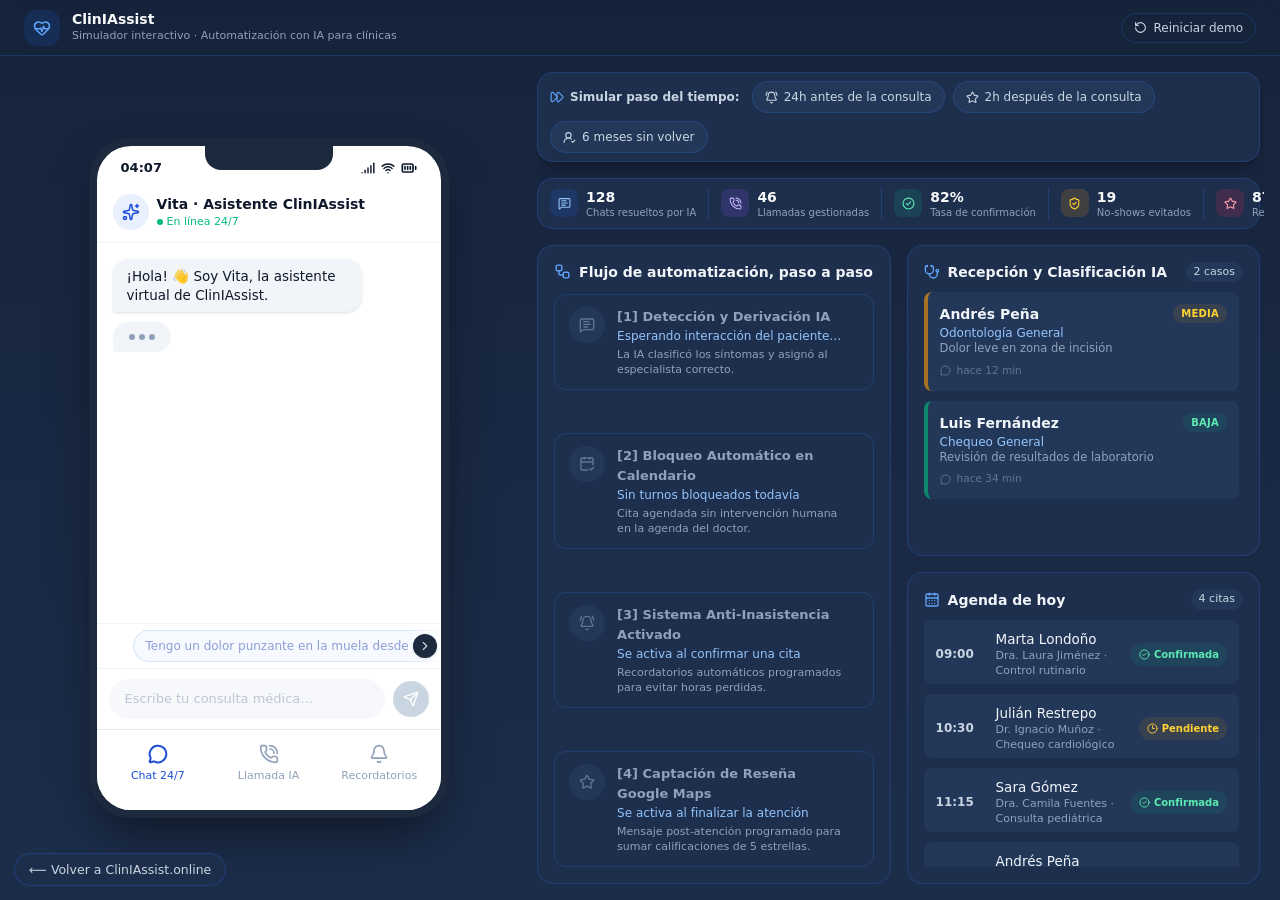
==== commit aea67476: "Corrige overflow de agenda (bug de fuentes), flechas de chips y secuencia de vida del paciente en el" ====
--- a/simulador/index.html
+++ b/simulador/index.html
@@ -17,7 +17,7 @@
 <meta property="og:image" content="https://cliniassist.online/og-image.jpg">
 <meta name="twitter:card" content="summary_large_image">
 
-<link rel="stylesheet" href="/assets/simulador/index-DUU8P4hq.css">
+<link rel="stylesheet" href="/assets/simulador/index-CY5AnURW.css">
 <style>
   /* Matches the simulator's own dark navy background so there is no flash
      of the site's light theme while the bundle loads. */
@@ -53,6 +53,6 @@
 <body>
   <div id="root"></div>
   <a class="back-to-site" href="/">⟵ Volver a ClinIAssist.online</a>
-  <script type="module" src="/assets/simulador/index-CkXapH5X.js"></script>
+  <script type="module" src="/assets/simulador/index-71dR68Mx.js"></script>
 </body>
 </html>
--- a/assets/simulador/index-CY5AnURW.css
+++ b/assets/simulador/index-CY5AnURW.css
@@ -0,0 +1,2 @@
+/*! tailwindcss v4.3.3 | MIT License | https://tailwindcss.com */
+@layer properties{@supports (((-webkit-hyphens:none)) and (not (margin-trim:inline))) or ((-moz-orient:inline) and (not (color:rgb(from red r g b)))){*,:before,:after,::backdrop{--tw-translate-x:0;--tw-translate-y:0;--tw-translate-z:0;--tw-rotate-x:initial;--tw-rotate-y:initial;--tw-rotate-z:initial;--tw-skew-x:initial;--tw-skew-y:initial;--tw-space-y-reverse:0;--tw-border-style:solid;--tw-gradient-position:initial;--tw-gradient-from:#0000;--tw-gradient-via:#0000;--tw-gradient-to:#0000;--tw-gradient-stops:initial;--tw-gradient-via-stops:initial;--tw-gradient-from-position:0%;--tw-gradient-via-position:50%;--tw-gradient-to-position:100%;--tw-leading:initial;--tw-font-weight:initial;--tw-tracking:initial;--tw-ordinal:initial;--tw-slashed-zero:initial;--tw-numeric-figure:initial;--tw-numeric-spacing:initial;--tw-numeric-fraction:initial;--tw-shadow:0 0 #0000;--tw-shadow-color:initial;--tw-shadow-alpha:100%;--tw-inset-shadow:0 0 #0000;--tw-inset-shadow-color:initial;--tw-inset-shadow-alpha:100%;--tw-ring-color:initial;--tw-ring-shadow:0 0 #0000;--tw-inset-ring-color:initial;--tw-inset-ring-shadow:0 0 #0000;--tw-ring-inset:initial;--tw-ring-offset-width:0px;--tw-ring-offset-color:#fff;--tw-ring-offset-shadow:0 0 #0000;--tw-blur:initial;--tw-brightness:initial;--tw-contrast:initial;--tw-grayscale:initial;--tw-hue-rotate:initial;--tw-invert:initial;--tw-opacity:initial;--tw-saturate:initial;--tw-sepia:initial;--tw-drop-shadow:initial;--tw-drop-shadow-color:initial;--tw-drop-shadow-alpha:100%;--tw-drop-shadow-size:initial;--tw-backdrop-blur:initial;--tw-backdrop-brightness:initial;--tw-backdrop-contrast:initial;--tw-backdrop-grayscale:initial;--tw-backdrop-hue-rotate:initial;--tw-backdrop-invert:initial;--tw-backdrop-opacity:initial;--tw-backdrop-saturate:initial;--tw-backdrop-sepia:initial;--tw-duration:initial;--tw-ease:initial;--tw-divide-x-reverse:0}}}@layer theme{:root,:host{--font-sans:"Segoe UI", system-ui, -apple-system, sans-serif;--font-mono:ui-monospace, SFMono-Regular, Menlo, Monaco, Consolas, "Liberation Mono", "Courier New", monospace;--color-amber-50:oklch(98.7% .022 95.277);--color-amber-100:oklch(96.2% .059 95.617);--color-amber-300:oklch(87.9% .169 91.605);--color-amber-400:oklch(82.8% .189 84.429);--color-amber-500:oklch(76.9% .188 70.08);--color-amber-600:oklch(66.6% .179 58.318);--color-amber-700:oklch(55.5% .163 48.998);--color-amber-900:oklch(41.4% .112 45.904);--color-emerald-50:oklch(97.9% .021 166.113);--color-emerald-100:oklch(95% .052 163.051);--color-emerald-300:oklch(84.5% .143 164.978);--color-emerald-400:oklch(76.5% .177 163.223);--color-emerald-500:oklch(69.6% .17 162.48);--color-emerald-600:oklch(59.6% .145 163.225);--color-emerald-700:oklch(50.8% .118 165.612);--color-sky-50:oklch(97.7% .013 236.62);--color-sky-100:oklch(95.1% .026 236.824);--color-sky-200:oklch(90.1% .058 230.902);--color-sky-300:oklch(82.8% .111 230.318);--color-sky-400:oklch(74.6% .16 232.661);--color-sky-500:oklch(68.5% .169 237.323);--color-sky-600:oklch(58.8% .158 241.966);--color-sky-700:oklch(50% .134 242.749);--color-blue-500:oklch(62.3% .214 259.815);--color-violet-300:oklch(81.1% .111 293.571);--color-violet-500:oklch(60.6% .25 292.717);--color-rose-50:oklch(96.9% .015 12.422);--color-rose-300:oklch(81% .117 11.638);--color-rose-400:oklch(71.2% .194 13.428);--color-rose-500:oklch(64.5% .246 16.439);--color-rose-600:oklch(58.6% .253 17.585);--color-rose-700:oklch(51.4% .222 16.935);--color-slate-50:oklch(98.4% .003 247.858);--color-slate-100:oklch(96.8% .007 247.896);--color-slate-200:oklch(92.9% .013 255.508);--color-slate-300:oklch(86.9% .022 252.894);--color-slate-400:oklch(70.4% .04 256.788);--color-slate-500:oklch(55.4% .046 257.417);--color-slate-600:oklch(44.6% .043 257.281);--color-slate-700:oklch(37.2% .044 257.287);--color-slate-800:oklch(27.9% .041 260.031);--color-slate-900:oklch(20.8% .042 265.755);--color-black:#000;--color-white:#fff;--spacing:.25rem;--text-xs:.75rem;--text-xs--line-height:calc(1 / .75);--text-sm:.875rem;--text-sm--line-height:calc(1.25 / .875);--font-weight-medium:500;--font-weight-semibold:600;--tracking-wide:.025em;--leading-tight:1.25;--leading-snug:1.375;--radius-sm:.25rem;--radius-md:.375rem;--radius-lg:.5rem;--radius-xl:.75rem;--radius-2xl:1rem;--ease-out:cubic-bezier(0, 0, .2, 1);--ease-in-out:cubic-bezier(.4, 0, .2, 1);--animate-spin:spin 1s linear infinite;--animate-ping:ping 1s cubic-bezier(0, 0, .2, 1) infinite;--default-transition-duration:.15s;--default-transition-timing-function:cubic-bezier(.4, 0, .2, 1);--default-font-family:var(--font-sans);--default-mono-font-family:var(--font-mono);--color-brand-50:#eff6ff;--color-brand-100:#dbeafe;--color-brand-300:#93c5fd;--color-brand-400:#60a5fa;--color-brand-500:#2563eb;--color-brand-600:#1d4ed8;--color-brand-700:#1e40af;--color-ink-900:#16233b;--color-ink-800:#1c2d4a;--color-ink-700:#233859;--color-panel:#1e2f4d;--animate-pulse-ring:pulse-ring 1.6s cubic-bezier(.4, 0, .6, 1) infinite;--animate-rise:rise .35s ease-out;--animate-slide-in-top:slide-in-top .5s ease-out;--animate-slide-out-right:slide-out-right .5s ease-in forwards}}@layer base{*,:after,:before,::backdrop{box-sizing:border-box;border:0 solid;margin:0;padding:0}::file-selector-button{box-sizing:border-box;border:0 solid;margin:0;padding:0}html,:host{-webkit-text-size-adjust:100%;tab-size:4;line-height:1.5;font-family:var(--default-font-family,-apple-system, BlinkMacSystemFont, "Segoe UI", Roboto, "Helvetica Neue", "Noto Sans", Arial, sans-serif, "Apple Color Emoji", "Segoe UI Emoji", "Segoe UI Symbol", "Noto Color Emoji");font-feature-settings:var(--default-font-feature-settings,normal);font-variation-settings:var(--default-font-variation-settings,normal);-webkit-tap-highlight-color:transparent}hr{height:0;color:inherit;border-top-width:1px}abbr:where([title]){-webkit-text-decoration:underline dotted;text-decoration:underline dotted}h1,h2,h3,h4,h5,h6{font-size:inherit;font-weight:inherit}a{color:inherit;-webkit-text-decoration:inherit;-webkit-text-decoration:inherit;-webkit-text-decoration:inherit;-webkit-text-decoration:inherit;text-decoration:inherit}b,strong{font-weight:bolder}code,kbd,samp,pre{font-family:var(--default-mono-font-family,ui-monospace, SFMono-Regular, Menlo, Monaco, Consolas, "Liberation Mono", "Courier New", monospace);font-feature-settings:var(--default-mono-font-feature-settings,normal);font-variation-settings:var(--default-mono-font-variation-settings,normal);font-size:1em}small{font-size:80%}sub,sup{vertical-align:baseline;font-size:75%;line-height:0;position:relative}sub{bottom:-.25em}sup{top:-.5em}table{text-indent:0;border-color:inherit;border-collapse:collapse}:-moz-focusring:where(:not(iframe)){outline:auto}progress{vertical-align:baseline}summary{display:list-item}ol,ul,menu{list-style:none}img,svg,video,canvas,audio,iframe,embed,object{vertical-align:middle;display:block}img,video{max-width:100%;height:auto}button,input,select,optgroup,textarea{font:inherit;font-feature-settings:inherit;font-variation-settings:inherit;letter-spacing:inherit;color:inherit;opacity:1;background-color:#0000;border-radius:0}::file-selector-button{font:inherit;font-feature-settings:inherit;font-variation-settings:inherit;letter-spacing:inherit;color:inherit;opacity:1;background-color:#0000;border-radius:0}:where(select:is([multiple],[size])) optgroup{font-weight:bolder}:where(select:is([multiple],[size])) optgroup option{padding-inline-start:20px}::file-selector-button{margin-inline-end:4px}::placeholder{opacity:1}@supports (not ((-webkit-appearance:-apple-pay-button))) or (contain-intrinsic-size:1px){::placeholder{color:currentColor}@supports (color:color-mix(in lab, red, red)){::placeholder{color:color-mix(in oklab, currentcolor 50%, transparent)}}}textarea{resize:vertical}::-webkit-search-decoration{-webkit-appearance:none}::-webkit-date-and-time-value{min-height:1lh;text-align:inherit}::-webkit-datetime-edit{display:inline-flex}::-webkit-datetime-edit-fields-wrapper{padding:0}::-webkit-datetime-edit{padding-block:0}::-webkit-datetime-edit-year-field{padding-block:0}::-webkit-datetime-edit-month-field{padding-block:0}::-webkit-datetime-edit-day-field{padding-block:0}::-webkit-datetime-edit-hour-field{padding-block:0}::-webkit-datetime-edit-minute-field{padding-block:0}::-webkit-datetime-edit-second-field{padding-block:0}::-webkit-datetime-edit-millisecond-field{padding-block:0}::-webkit-datetime-edit-meridiem-field{padding-block:0}::-webkit-calendar-picker-indicator{line-height:1}:-moz-ui-invalid{box-shadow:none}button,input:where([type=button],[type=reset],[type=submit]){appearance:button}::file-selector-button{appearance:button}::-webkit-inner-spin-button{height:auto}::-webkit-outer-spin-button{height:auto}[hidden]:where(:not([hidden=until-found])){display:none!important}}@layer components;@layer utilities{.pointer-events-none{pointer-events:none}.visible{visibility:visible}.absolute{position:absolute}.fixed{position:fixed}.relative{position:relative}.static{position:static}.sticky{position:sticky}.inset-0{inset:0}.inset-x-3{inset-inline:calc(var(--spacing) * 3)}.inset-y-0{inset-block:0}.top-0{top:0}.top-1\/2{top:50%}.top-2\.5{top:calc(var(--spacing) * 2.5)}.top-\[92px\]{top:92px}.right-0{right:0}.right-1{right:var(--spacing)}.right-2{right:calc(var(--spacing) * 2)}.right-4{right:calc(var(--spacing) * 4)}.bottom-2{bottom:calc(var(--spacing) * 2)}.bottom-3{bottom:calc(var(--spacing) * 3)}.left-0{left:0}.left-1{left:var(--spacing)}.left-1\/2{left:50%}.left-2{left:calc(var(--spacing) * 2)}.left-4{left:calc(var(--spacing) * 4)}.z-10{z-index:10}.z-20{z-index:20}.z-50{z-index:50}.mx-3{margin-inline:calc(var(--spacing) * 3)}.mx-auto{margin-inline:auto}.mt-0\.5{margin-top:calc(var(--spacing) * .5)}.mt-1\.5{margin-top:calc(var(--spacing) * 1.5)}.mt-2{margin-top:calc(var(--spacing) * 2)}.mt-3{margin-top:calc(var(--spacing) * 3)}.mb-2\.5{margin-bottom:calc(var(--spacing) * 2.5)}.mb-3{margin-bottom:calc(var(--spacing) * 3)}.ml-auto{margin-left:auto}.block{display:block}.flex{display:flex}.grid{display:grid}.hidden{display:none}.inline-flex{display:inline-flex}.h-1\.5{height:calc(var(--spacing) * 1.5)}.h-2{height:calc(var(--spacing) * 2)}.h-3{height:calc(var(--spacing) * 3)}.h-4{height:calc(var(--spacing) * 4)}.h-6{height:calc(var(--spacing) * 6)}.h-7{height:calc(var(--spacing) * 7)}.h-8{height:calc(var(--spacing) * 8)}.h-9{height:calc(var(--spacing) * 9)}.h-12{height:calc(var(--spacing) * 12)}.h-14{height:calc(var(--spacing) * 14)}.h-32{height:calc(var(--spacing) * 32)}.h-auto{height:auto}.h-dvh{height:100dvh}.h-full{height:100%}.min-h-0{min-height:0}.min-h-\[64px\]{min-height:64px}.w-0\.5{width:calc(var(--spacing) * .5)}.w-1{width:var(--spacing)}.w-1\.5{width:calc(var(--spacing) * 1.5)}.w-2{width:calc(var(--spacing) * 2)}.w-3{width:calc(var(--spacing) * 3)}.w-6{width:calc(var(--spacing) * 6)}.w-7{width:calc(var(--spacing) * 7)}.w-8{width:calc(var(--spacing) * 8)}.w-9{width:calc(var(--spacing) * 9)}.w-12{width:calc(var(--spacing) * 12)}.w-32{width:calc(var(--spacing) * 32)}.w-\[132px\]{width:132px}.w-full{width:100%}.w-screen{width:100vw}.max-w-\[80\%\]{max-width:80%}.max-w-\[92\%\]{max-width:92%}.max-w-\[95\%\]{max-width:95%}.min-w-0{min-width:0}.flex-1{flex:1}.shrink-0{flex-shrink:0}.-translate-x-1\/2{--tw-translate-x:calc(calc(1 / 2 * 100%) * -1);translate:var(--tw-translate-x) var(--tw-translate-y)}.-translate-y-1\/2{--tw-translate-y:calc(calc(1 / 2 * 100%) * -1);translate:var(--tw-translate-x) var(--tw-translate-y)}.transform{transform:var(--tw-rotate-x,) var(--tw-rotate-y,) var(--tw-rotate-z,) var(--tw-skew-x,) var(--tw-skew-y,)}.animate-ping{animation:var(--animate-ping)}.animate-pulse-ring{animation:var(--animate-pulse-ring)}.animate-rise{animation:var(--animate-rise)}.animate-slide-in-top{animation:var(--animate-slide-in-top)}.animate-slide-out-right{animation:var(--animate-slide-out-right)}.animate-spin{animation:var(--animate-spin)}.resize{resize:both}.grid-cols-1{grid-template-columns:repeat(1,minmax(0,1fr))}.grid-cols-3{grid-template-columns:repeat(3,minmax(0,1fr))}.flex-col{flex-direction:column}.flex-row{flex-direction:row}.flex-wrap{flex-wrap:wrap}.items-center{align-items:center}.items-end{align-items:flex-end}.items-start{align-items:flex-start}.items-stretch{align-items:stretch}.justify-between{justify-content:space-between}.justify-center{justify-content:center}.justify-end{justify-content:flex-end}.justify-start{justify-content:flex-start}.gap-1{gap:var(--spacing)}.gap-1\.5{gap:calc(var(--spacing) * 1.5)}.gap-2{gap:calc(var(--spacing) * 2)}.gap-2\.5{gap:calc(var(--spacing) * 2.5)}.gap-3{gap:calc(var(--spacing) * 3)}.gap-4{gap:calc(var(--spacing) * 4)}:where(.space-y-2>:not(:last-child)){--tw-space-y-reverse:0;margin-block-start:calc(calc(var(--spacing) * 2) * var(--tw-space-y-reverse));margin-block-end:calc(calc(var(--spacing) * 2) * calc(1 - var(--tw-space-y-reverse)))}:where(.space-y-2\.5>:not(:last-child)){--tw-space-y-reverse:0;margin-block-start:calc(calc(var(--spacing) * 2.5) * var(--tw-space-y-reverse));margin-block-end:calc(calc(var(--spacing) * 2.5) * calc(1 - var(--tw-space-y-reverse)))}:where(.space-y-3>:not(:last-child)){--tw-space-y-reverse:0;margin-block-start:calc(calc(var(--spacing) * 3) * var(--tw-space-y-reverse));margin-block-end:calc(calc(var(--spacing) * 3) * calc(1 - var(--tw-space-y-reverse)))}:where(.space-y-4>:not(:last-child)){--tw-space-y-reverse:0;margin-block-start:calc(calc(var(--spacing) * 4) * var(--tw-space-y-reverse));margin-block-end:calc(calc(var(--spacing) * 4) * calc(1 - var(--tw-space-y-reverse)))}.truncate{text-overflow:ellipsis;white-space:nowrap;overflow:hidden}.overflow-hidden{overflow:hidden}.overflow-x-auto{overflow-x:auto}.overflow-y-auto{overflow-y:auto}.scroll-smooth{scroll-behavior:smooth}.rounded-2xl{border-radius:var(--radius-2xl)}.rounded-full{border-radius:2147483647px}.rounded-lg{border-radius:var(--radius-lg)}.rounded-md{border-radius:var(--radius-md)}.rounded-none{border-radius:0}.rounded-xl{border-radius:var(--radius-xl)}.rounded-tl-sm{border-top-left-radius:var(--radius-sm)}.rounded-b-2xl{border-bottom-right-radius:var(--radius-2xl);border-bottom-left-radius:var(--radius-2xl)}.rounded-br-sm{border-bottom-right-radius:var(--radius-sm)}.rounded-bl-sm{border-bottom-left-radius:var(--radius-sm)}.border{border-style:var(--tw-border-style);border-width:1px}.border-0{border-style:var(--tw-border-style);border-width:0}.border-2{border-style:var(--tw-border-style);border-width:2px}.border-t{border-top-style:var(--tw-border-style);border-top-width:1px}.border-b{border-bottom-style:var(--tw-border-style);border-bottom-width:1px}.border-l-4{border-left-style:var(--tw-border-style);border-left-width:4px}.border-amber-300{border-color:var(--color-amber-300)}.border-amber-400\/40{border-color:#fcbb0066}@supports (color:color-mix(in lab, red, red)){.border-amber-400\/40{border-color:color-mix(in oklab, var(--color-amber-400) 40%, transparent)}}.border-amber-500\/60{border-color:#f99c0099}@supports (color:color-mix(in lab, red, red)){.border-amber-500\/60{border-color:color-mix(in oklab, var(--color-amber-500) 60%, transparent)}}.border-blue-500\/20{border-color:#3080ff33}@supports (color:color-mix(in lab, red, red)){.border-blue-500\/20{border-color:color-mix(in oklab, var(--color-blue-500) 20%, transparent)}}.border-blue-500\/30{border-color:#3080ff4d}@supports (color:color-mix(in lab, red, red)){.border-blue-500\/30{border-color:color-mix(in oklab, var(--color-blue-500) 30%, transparent)}}.border-brand-100{border-color:var(--color-brand-100)}.border-brand-400\/40{border-color:#60a5fa66}@supports (color:color-mix(in lab, red, red)){.border-brand-400\/40{border-color:color-mix(in oklab, var(--color-brand-400) 40%, transparent)}}.border-brand-500{border-color:var(--color-brand-500)}.border-brand-500\/30{border-color:#2563eb4d}@supports (color:color-mix(in lab, red, red)){.border-brand-500\/30{border-color:color-mix(in oklab, var(--color-brand-500) 30%, transparent)}}.border-brand-500\/40{border-color:#2563eb66}@supports (color:color-mix(in lab, red, red)){.border-brand-500\/40{border-color:color-mix(in oklab, var(--color-brand-500) 40%, transparent)}}.border-brand-500\/50{border-color:#2563eb80}@supports (color:color-mix(in lab, red, red)){.border-brand-500\/50{border-color:color-mix(in oklab, var(--color-brand-500) 50%, transparent)}}.border-emerald-100{border-color:var(--color-emerald-100)}.border-emerald-400{border-color:var(--color-emerald-400)}.border-emerald-400\/30{border-color:#00d2944d}@supports (color:color-mix(in lab, red, red)){.border-emerald-400\/30{border-color:color-mix(in oklab, var(--color-emerald-400) 30%, transparent)}}.border-emerald-500\/30{border-color:#00bb7f4d}@supports (color:color-mix(in lab, red, red)){.border-emerald-500\/30{border-color:color-mix(in oklab, var(--color-emerald-500) 30%, transparent)}}.border-emerald-500\/40{border-color:#00bb7f66}@supports (color:color-mix(in lab, red, red)){.border-emerald-500\/40{border-color:color-mix(in oklab, var(--color-emerald-500) 40%, transparent)}}.border-emerald-500\/60{border-color:#00bb7f99}@supports (color:color-mix(in lab, red, red)){.border-emerald-500\/60{border-color:color-mix(in oklab, var(--color-emerald-500) 60%, transparent)}}.border-rose-500\/50{border-color:#ff235780}@supports (color:color-mix(in lab, red, red)){.border-rose-500\/50{border-color:color-mix(in oklab, var(--color-rose-500) 50%, transparent)}}.border-rose-500\/60{border-color:#ff235799}@supports (color:color-mix(in lab, red, red)){.border-rose-500\/60{border-color:color-mix(in oklab, var(--color-rose-500) 60%, transparent)}}.border-sky-200{border-color:var(--color-sky-200)}.border-sky-300{border-color:var(--color-sky-300)}.border-sky-400\/40{border-color:#00bcfe66}@supports (color:color-mix(in lab, red, red)){.border-sky-400\/40{border-color:color-mix(in oklab, var(--color-sky-400) 40%, transparent)}}.border-slate-100{border-color:var(--color-slate-100)}.border-slate-200{border-color:var(--color-slate-200)}.border-white{border-color:var(--color-white)}.bg-amber-50{background-color:var(--color-amber-50)}.bg-amber-500{background-color:var(--color-amber-500)}.bg-amber-500\/10{background-color:#f99c001a}@supports (color:color-mix(in lab, red, red)){.bg-amber-500\/10{background-color:color-mix(in oklab, var(--color-amber-500) 10%, transparent)}}.bg-amber-500\/15{background-color:#f99c0026}@supports (color:color-mix(in lab, red, red)){.bg-amber-500\/15{background-color:color-mix(in oklab, var(--color-amber-500) 15%, transparent)}}.bg-brand-50{background-color:var(--color-brand-50)}.bg-brand-400{background-color:var(--color-brand-400)}.bg-brand-400\/30{background-color:#60a5fa4d}@supports (color:color-mix(in lab, red, red)){.bg-brand-400\/30{background-color:color-mix(in oklab, var(--color-brand-400) 30%, transparent)}}.bg-brand-500{background-color:var(--color-brand-500)}.bg-brand-500\/10{background-color:#2563eb1a}@supports (color:color-mix(in lab, red, red)){.bg-brand-500\/10{background-color:color-mix(in oklab, var(--color-brand-500) 10%, transparent)}}.bg-brand-500\/15{background-color:#2563eb26}@supports (color:color-mix(in lab, red, red)){.bg-brand-500\/15{background-color:color-mix(in oklab, var(--color-brand-500) 15%, transparent)}}.bg-brand-500\/20{background-color:#2563eb33}@supports (color:color-mix(in lab, red, red)){.bg-brand-500\/20{background-color:color-mix(in oklab, var(--color-brand-500) 20%, transparent)}}.bg-emerald-50{background-color:var(--color-emerald-50)}.bg-emerald-400{background-color:var(--color-emerald-400)}.bg-emerald-500{background-color:var(--color-emerald-500)}.bg-emerald-500\/10{background-color:#00bb7f1a}@supports (color:color-mix(in lab, red, red)){.bg-emerald-500\/10{background-color:color-mix(in oklab, var(--color-emerald-500) 10%, transparent)}}.bg-emerald-500\/15{background-color:#00bb7f26}@supports (color:color-mix(in lab, red, red)){.bg-emerald-500\/15{background-color:color-mix(in oklab, var(--color-emerald-500) 15%, transparent)}}.bg-emerald-500\/20{background-color:#00bb7f33}@supports (color:color-mix(in lab, red, red)){.bg-emerald-500\/20{background-color:color-mix(in oklab, var(--color-emerald-500) 20%, transparent)}}.bg-ink-700{background-color:var(--color-ink-700)}.bg-ink-800\/95{background-color:#1c2d4af2}@supports (color:color-mix(in lab, red, red)){.bg-ink-800\/95{background-color:color-mix(in oklab, var(--color-ink-800) 95%, transparent)}}.bg-ink-900\/80{background-color:#16233bcc}@supports (color:color-mix(in lab, red, red)){.bg-ink-900\/80{background-color:color-mix(in oklab, var(--color-ink-900) 80%, transparent)}}.bg-panel{background-color:var(--color-panel)}.bg-rose-50{background-color:var(--color-rose-50)}.bg-rose-500{background-color:var(--color-rose-500)}.bg-rose-500\/10{background-color:#ff23571a}@supports (color:color-mix(in lab, red, red)){.bg-rose-500\/10{background-color:color-mix(in oklab, var(--color-rose-500) 10%, transparent)}}.bg-rose-500\/15{background-color:#ff235726}@supports (color:color-mix(in lab, red, red)){.bg-rose-500\/15{background-color:color-mix(in oklab, var(--color-rose-500) 15%, transparent)}}.bg-sky-50{background-color:var(--color-sky-50)}.bg-sky-500{background-color:var(--color-sky-500)}.bg-sky-500\/10{background-color:#00a5ef1a}@supports (color:color-mix(in lab, red, red)){.bg-sky-500\/10{background-color:color-mix(in oklab, var(--color-sky-500) 10%, transparent)}}.bg-slate-50{background-color:var(--color-slate-50)}.bg-slate-100{background-color:var(--color-slate-100)}.bg-slate-200{background-color:var(--color-slate-200)}.bg-slate-400{background-color:var(--color-slate-400)}.bg-slate-800{background-color:var(--color-slate-800)}.bg-violet-500\/15{background-color:#8d54ff26}@supports (color:color-mix(in lab, red, red)){.bg-violet-500\/15{background-color:color-mix(in oklab, var(--color-violet-500) 15%, transparent)}}.bg-white{background-color:var(--color-white)}.bg-white\/10{background-color:#ffffff1a}@supports (color:color-mix(in lab, red, red)){.bg-white\/10{background-color:color-mix(in oklab, var(--color-white) 10%, transparent)}}.bg-white\/90{background-color:#ffffffe6}@supports (color:color-mix(in lab, red, red)){.bg-white\/90{background-color:color-mix(in oklab, var(--color-white) 90%, transparent)}}.bg-white\/95{background-color:#fffffff2}@supports (color:color-mix(in lab, red, red)){.bg-white\/95{background-color:color-mix(in oklab, var(--color-white) 95%, transparent)}}.bg-gradient-to-b{--tw-gradient-position:to bottom in oklab;background-image:linear-gradient(var(--tw-gradient-stops))}.bg-gradient-to-l{--tw-gradient-position:to left in oklab;background-image:linear-gradient(var(--tw-gradient-stops))}.bg-gradient-to-r{--tw-gradient-position:to right in oklab;background-image:linear-gradient(var(--tw-gradient-stops))}.from-ink-800{--tw-gradient-from:var(--color-ink-800);--tw-gradient-stops:var(--tw-gradient-via-stops,var(--tw-gradient-position), var(--tw-gradient-from) var(--tw-gradient-from-position), var(--tw-gradient-to) var(--tw-gradient-to-position))}.from-ink-900{--tw-gradient-from:var(--color-ink-900);--tw-gradient-stops:var(--tw-gradient-via-stops,var(--tw-gradient-position), var(--tw-gradient-from) var(--tw-gradient-from-position), var(--tw-gradient-to) var(--tw-gradient-to-position))}.from-white{--tw-gradient-from:var(--color-white);--tw-gradient-stops:var(--tw-gradient-via-stops,var(--tw-gradient-position), var(--tw-gradient-from) var(--tw-gradient-from-position), var(--tw-gradient-to) var(--tw-gradient-to-position))}.to-ink-800{--tw-gradient-to:var(--color-ink-800);--tw-gradient-stops:var(--tw-gradient-via-stops,var(--tw-gradient-position), var(--tw-gradient-from) var(--tw-gradient-from-position), var(--tw-gradient-to) var(--tw-gradient-to-position))}.to-ink-900{--tw-gradient-to:var(--color-ink-900);--tw-gradient-stops:var(--tw-gradient-via-stops,var(--tw-gradient-position), var(--tw-gradient-from) var(--tw-gradient-from-position), var(--tw-gradient-to) var(--tw-gradient-to-position))}.to-transparent{--tw-gradient-to:transparent;--tw-gradient-stops:var(--tw-gradient-via-stops,var(--tw-gradient-position), var(--tw-gradient-from) var(--tw-gradient-from-position), var(--tw-gradient-to) var(--tw-gradient-to-position))}.p-1{padding:var(--spacing)}.p-1\.5{padding:calc(var(--spacing) * 1.5)}.p-3{padding:calc(var(--spacing) * 3)}.p-4{padding:calc(var(--spacing) * 4)}.px-1{padding-inline:var(--spacing)}.px-1\.5{padding-inline:calc(var(--spacing) * 1.5)}.px-2{padding-inline:calc(var(--spacing) * 2)}.px-2\.5{padding-inline:calc(var(--spacing) * 2.5)}.px-3{padding-inline:calc(var(--spacing) * 3)}.px-3\.5{padding-inline:calc(var(--spacing) * 3.5)}.px-4{padding-inline:calc(var(--spacing) * 4)}.px-5{padding-inline:calc(var(--spacing) * 5)}.px-6{padding-inline:calc(var(--spacing) * 6)}.py-0\.5{padding-block:calc(var(--spacing) * .5)}.py-1{padding-block:var(--spacing)}.py-1\.5{padding-block:calc(var(--spacing) * 1.5)}.py-2{padding-block:calc(var(--spacing) * 2)}.py-2\.5{padding-block:calc(var(--spacing) * 2.5)}.py-3{padding-block:calc(var(--spacing) * 3)}.py-4{padding-block:calc(var(--spacing) * 4)}.pt-1{padding-top:var(--spacing)}.pt-2{padding-top:calc(var(--spacing) * 2)}.pt-3{padding-top:calc(var(--spacing) * 3)}.pr-1{padding-right:var(--spacing)}.pb-0{padding-bottom:0}.pb-1{padding-bottom:var(--spacing)}.pb-5{padding-bottom:calc(var(--spacing) * 5)}.pb-20{padding-bottom:calc(var(--spacing) * 20)}.pb-24{padding-bottom:calc(var(--spacing) * 24)}.pl-\[3\.75rem\]{padding-left:3.75rem}.text-center{text-align:center}.text-left{text-align:left}.text-right{text-align:right}.font-mono{font-family:var(--font-mono)}.text-sm{font-size:var(--text-sm);line-height:var(--tw-leading,var(--text-sm--line-height))}.text-xs{font-size:var(--text-xs);line-height:var(--tw-leading,var(--text-xs--line-height))}.text-\[9px\]{font-size:9px}.text-\[10\.5px\]{font-size:10.5px}.text-\[10px\]{font-size:10px}.text-\[11\.5px\]{font-size:11.5px}.text-\[11px\]{font-size:11px}.text-\[12\.5px\]{font-size:12.5px}.text-\[12px\]{font-size:12px}.text-\[13\.5px\]{font-size:13.5px}.text-\[13px\]{font-size:13px}.text-\[14px\]{font-size:14px}.leading-snug{--tw-leading:var(--leading-snug);line-height:var(--leading-snug)}.leading-tight{--tw-leading:var(--leading-tight);line-height:var(--leading-tight)}.font-medium{--tw-font-weight:var(--font-weight-medium);font-weight:var(--font-weight-medium)}.font-semibold{--tw-font-weight:var(--font-weight-semibold);font-weight:var(--font-weight-semibold)}.tracking-wide{--tw-tracking:var(--tracking-wide);letter-spacing:var(--tracking-wide)}.whitespace-nowrap{white-space:nowrap}.whitespace-pre-line{white-space:pre-line}.text-amber-100{color:var(--color-amber-100)}.text-amber-300{color:var(--color-amber-300)}.text-amber-500{color:var(--color-amber-500)}.text-amber-700{color:var(--color-amber-700)}.text-amber-900{color:var(--color-amber-900)}.text-brand-100{color:var(--color-brand-100)}.text-brand-300{color:var(--color-brand-300)}.text-brand-400{color:var(--color-brand-400)}.text-brand-600{color:var(--color-brand-600)}.text-brand-700{color:var(--color-brand-700)}.text-emerald-300{color:var(--color-emerald-300)}.text-emerald-400{color:var(--color-emerald-400)}.text-emerald-500{color:var(--color-emerald-500)}.text-emerald-600{color:var(--color-emerald-600)}.text-emerald-700{color:var(--color-emerald-700)}.text-rose-300{color:var(--color-rose-300)}.text-rose-500{color:var(--color-rose-500)}.text-rose-700{color:var(--color-rose-700)}.text-sky-100{color:var(--color-sky-100)}.text-sky-300{color:var(--color-sky-300)}.text-sky-700{color:var(--color-sky-700)}.text-slate-50{color:var(--color-slate-50)}.text-slate-100{color:var(--color-slate-100)}.text-slate-300{color:var(--color-slate-300)}.text-slate-400{color:var(--color-slate-400)}.text-slate-500{color:var(--color-slate-500)}.text-slate-600{color:var(--color-slate-600)}.text-slate-700{color:var(--color-slate-700)}.text-slate-800{color:var(--color-slate-800)}.text-slate-900{color:var(--color-slate-900)}.text-violet-300{color:var(--color-violet-300)}.text-white{color:var(--color-white)}.uppercase{text-transform:uppercase}.tabular-nums{--tw-numeric-spacing:tabular-nums;font-variant-numeric:var(--tw-ordinal,) var(--tw-slashed-zero,) var(--tw-numeric-figure,) var(--tw-numeric-spacing,) var(--tw-numeric-fraction,)}.line-through{text-decoration-line:line-through}.opacity-0{opacity:0}.opacity-60{opacity:.6}.opacity-75{opacity:.75}.opacity-100{opacity:1}.shadow{--tw-shadow:0 1px 3px 0 var(--tw-shadow-color,#0000001a), 0 1px 2px -1px var(--tw-shadow-color,#0000001a);box-shadow:var(--tw-inset-shadow), var(--tw-inset-ring-shadow), var(--tw-ring-offset-shadow), var(--tw-ring-shadow), var(--tw-shadow)}.shadow-lg{--tw-shadow:0 10px 15px -3px var(--tw-shadow-color,#0000001a), 0 4px 6px -4px var(--tw-shadow-color,#0000001a);box-shadow:var(--tw-inset-shadow), var(--tw-inset-ring-shadow), var(--tw-ring-offset-shadow), var(--tw-ring-shadow), var(--tw-shadow)}.shadow-none{--tw-shadow:0 0 #0000;box-shadow:var(--tw-inset-shadow), var(--tw-inset-ring-shadow), var(--tw-ring-offset-shadow), var(--tw-ring-shadow), var(--tw-shadow)}.shadow-sm{--tw-shadow:0 1px 3px 0 var(--tw-shadow-color,#0000001a), 0 1px 2px -1px var(--tw-shadow-color,#0000001a);box-shadow:var(--tw-inset-shadow), var(--tw-inset-ring-shadow), var(--tw-ring-offset-shadow), var(--tw-ring-shadow), var(--tw-shadow)}.ring{--tw-ring-shadow:var(--tw-ring-inset,) 0 0 0 calc(1px + var(--tw-ring-offset-width)) var(--tw-ring-color,currentcolor);box-shadow:var(--tw-inset-shadow), var(--tw-inset-ring-shadow), var(--tw-ring-offset-shadow), var(--tw-ring-shadow), var(--tw-shadow)}.ring-2{--tw-ring-shadow:var(--tw-ring-inset,) 0 0 0 calc(2px + var(--tw-ring-offset-width)) var(--tw-ring-color,currentcolor);box-shadow:var(--tw-inset-shadow), var(--tw-inset-ring-shadow), var(--tw-ring-offset-shadow), var(--tw-ring-shadow), var(--tw-shadow)}.shadow-black\/20{--tw-shadow-color:#0003}@supports (color:color-mix(in lab, red, red)){.shadow-black\/20{--tw-shadow-color:color-mix(in oklab, color-mix(in oklab, var(--color-black) 20%, transparent) var(--tw-shadow-alpha), transparent)}}.shadow-black\/40{--tw-shadow-color:#0006}@supports (color:color-mix(in lab, red, red)){.shadow-black\/40{--tw-shadow-color:color-mix(in oklab, color-mix(in oklab, var(--color-black) 40%, transparent) var(--tw-shadow-alpha), transparent)}}.ring-amber-500\/30{--tw-ring-color:#f99c004d}@supports (color:color-mix(in lab, red, red)){.ring-amber-500\/30{--tw-ring-color:color-mix(in oklab, var(--color-amber-500) 30%, transparent)}}.ring-emerald-400{--tw-ring-color:var(--color-emerald-400)}.ring-emerald-400\/60{--tw-ring-color:#00d29499}@supports (color:color-mix(in lab, red, red)){.ring-emerald-400\/60{--tw-ring-color:color-mix(in oklab, var(--color-emerald-400) 60%, transparent)}}.ring-emerald-400\/80{--tw-ring-color:#00d294cc}@supports (color:color-mix(in lab, red, red)){.ring-emerald-400\/80{--tw-ring-color:color-mix(in oklab, var(--color-emerald-400) 80%, transparent)}}.ring-emerald-500\/30{--tw-ring-color:#00bb7f4d}@supports (color:color-mix(in lab, red, red)){.ring-emerald-500\/30{--tw-ring-color:color-mix(in oklab, var(--color-emerald-500) 30%, transparent)}}.ring-rose-400\/80{--tw-ring-color:#ff667fcc}@supports (color:color-mix(in lab, red, red)){.ring-rose-400\/80{--tw-ring-color:color-mix(in oklab, var(--color-rose-400) 80%, transparent)}}.ring-rose-500\/30{--tw-ring-color:#ff23574d}@supports (color:color-mix(in lab, red, red)){.ring-rose-500\/30{--tw-ring-color:color-mix(in oklab, var(--color-rose-500) 30%, transparent)}}.ring-sky-500\/30{--tw-ring-color:#00a5ef4d}@supports (color:color-mix(in lab, red, red)){.ring-sky-500\/30{--tw-ring-color:color-mix(in oklab, var(--color-sky-500) 30%, transparent)}}.drop-shadow{--tw-drop-shadow-size:drop-shadow(0 1px 2px var(--tw-drop-shadow-color,#0000001a)) drop-shadow(0 1px 1px var(--tw-drop-shadow-color,#0000000f));--tw-drop-shadow:drop-shadow(0 1px 2px #0000001a) drop-shadow(0 1px 1px #0000000f);filter:var(--tw-blur,) var(--tw-brightness,) var(--tw-contrast,) var(--tw-grayscale,) var(--tw-hue-rotate,) var(--tw-invert,) var(--tw-saturate,) var(--tw-sepia,) var(--tw-drop-shadow,)}.filter{filter:var(--tw-blur,) var(--tw-brightness,) var(--tw-contrast,) var(--tw-grayscale,) var(--tw-hue-rotate,) var(--tw-invert,) var(--tw-saturate,) var(--tw-sepia,) var(--tw-drop-shadow,)}.backdrop-blur{--tw-backdrop-blur:blur(8px);-webkit-backdrop-filter:var(--tw-backdrop-blur,) var(--tw-backdrop-brightness,) var(--tw-backdrop-contrast,) var(--tw-backdrop-grayscale,) var(--tw-backdrop-hue-rotate,) var(--tw-backdrop-invert,) var(--tw-backdrop-opacity,) var(--tw-backdrop-saturate,) var(--tw-backdrop-sepia,);backdrop-filter:var(--tw-backdrop-blur,) var(--tw-backdrop-brightness,) var(--tw-backdrop-contrast,) var(--tw-backdrop-grayscale,) var(--tw-backdrop-hue-rotate,) var(--tw-backdrop-invert,) var(--tw-backdrop-opacity,) var(--tw-backdrop-saturate,) var(--tw-backdrop-sepia,)}.transition-all{transition-property:all;transition-timing-function:var(--tw-ease,var(--default-transition-timing-function));transition-duration:var(--tw-duration,var(--default-transition-duration))}.transition-colors{transition-property:color,background-color,border-color,outline-color,text-decoration-color,fill,stroke,--tw-gradient-from,--tw-gradient-via,--tw-gradient-to;transition-timing-function:var(--tw-ease,var(--default-transition-timing-function));transition-duration:var(--tw-duration,var(--default-transition-duration))}.duration-300{--tw-duration:.3s;transition-duration:.3s}.duration-500{--tw-duration:.5s;transition-duration:.5s}.duration-1000{--tw-duration:1s;transition-duration:1s}.ease-in-out{--tw-ease:var(--ease-in-out);transition-timing-function:var(--ease-in-out)}.ease-out{--tw-ease:var(--ease-out);transition-timing-function:var(--ease-out)}.outline-none{--tw-outline-style:none;outline-style:none}.placeholder\:text-slate-400::placeholder{color:var(--color-slate-400)}.placeholder\:text-slate-500::placeholder{color:var(--color-slate-500)}@media (hover:hover){.hover\:-translate-y-1:hover{--tw-translate-y:calc(var(--spacing) * -1);translate:var(--tw-translate-x) var(--tw-translate-y)}.hover\:border-blue-500\/40:hover{border-color:#3080ff66}@supports (color:color-mix(in lab, red, red)){.hover\:border-blue-500\/40:hover{border-color:color-mix(in oklab, var(--color-blue-500) 40%, transparent)}}.hover\:bg-\[\#203354\]:hover{background-color:#203354}.hover\:bg-amber-600:hover{background-color:var(--color-amber-600)}.hover\:bg-brand-100:hover{background-color:var(--color-brand-100)}.hover\:bg-brand-500\/10:hover{background-color:#2563eb1a}@supports (color:color-mix(in lab, red, red)){.hover\:bg-brand-500\/10:hover{background-color:color-mix(in oklab, var(--color-brand-500) 10%, transparent)}}.hover\:bg-brand-500\/20:hover{background-color:#2563eb33}@supports (color:color-mix(in lab, red, red)){.hover\:bg-brand-500\/20:hover{background-color:color-mix(in oklab, var(--color-brand-500) 20%, transparent)}}.hover\:bg-brand-600:hover{background-color:var(--color-brand-600)}.hover\:bg-emerald-600:hover{background-color:var(--color-emerald-600)}.hover\:bg-rose-600:hover{background-color:var(--color-rose-600)}.hover\:bg-sky-100:hover{background-color:var(--color-sky-100)}.hover\:bg-sky-600:hover{background-color:var(--color-sky-600)}.hover\:bg-slate-100:hover{background-color:var(--color-slate-100)}.hover\:bg-white:hover{background-color:var(--color-white)}.hover\:text-slate-600:hover{color:var(--color-slate-600)}.hover\:text-white:hover{color:var(--color-white)}.hover\:shadow-\[0_0_25px_-5px_rgba\(37\,99\,235\,0\.25\)\]:hover{--tw-shadow:0 0 25px -5px var(--tw-shadow-color,#2563eb40);box-shadow:var(--tw-inset-shadow), var(--tw-inset-ring-shadow), var(--tw-ring-offset-shadow), var(--tw-ring-shadow), var(--tw-shadow)}}.focus\:ring-2:focus{--tw-ring-shadow:var(--tw-ring-inset,) 0 0 0 calc(2px + var(--tw-ring-offset-width)) var(--tw-ring-color,currentcolor);box-shadow:var(--tw-inset-shadow), var(--tw-inset-ring-shadow), var(--tw-ring-offset-shadow), var(--tw-ring-shadow), var(--tw-shadow)}.focus\:ring-brand-400\/50:focus{--tw-ring-color:#60a5fa80}@supports (color:color-mix(in lab, red, red)){.focus\:ring-brand-400\/50:focus{--tw-ring-color:color-mix(in oklab, var(--color-brand-400) 50%, transparent)}}.disabled\:cursor-not-allowed:disabled{cursor:not-allowed}.disabled\:bg-emerald-500:disabled{background-color:var(--color-emerald-500)}.disabled\:bg-slate-300:disabled{background-color:var(--color-slate-300)}.disabled\:opacity-50:disabled{opacity:.5}.disabled\:opacity-60:disabled{opacity:.6}@media (width>=40rem){.sm\:inline{display:inline}.sm\:px-6{padding-inline:calc(var(--spacing) * 6)}}@media (width>=48rem){.md\:block{display:block}.md\:flex{display:flex}.md\:grid{display:grid}.md\:hidden{display:none}.md\:h-\[680px\]{height:680px}.md\:h-full{height:100%}.md\:max-h-\[88vh\]{max-height:88vh}.md\:w-\[360px\]{width:360px}.md\:w-auto{width:auto}.md\:max-w-\[92vw\]{max-width:92vw}.md\:flex-1{flex:1}.md\:shrink{flex-shrink:1}.md\:grid-cols-\[41fr_59fr\]{grid-template-columns:41fr 59fr}.md\:gap-0{gap:0}.md\:gap-4{gap:calc(var(--spacing) * 4)}:where(.md\:divide-x>:not(:last-child)){--tw-divide-x-reverse:0;border-inline-style:var(--tw-border-style);border-inline-start-width:calc(1px * var(--tw-divide-x-reverse));border-inline-end-width:calc(1px * calc(1 - var(--tw-divide-x-reverse)))}:where(.md\:divide-blue-500\/20>:not(:last-child)){border-color:#3080ff33}@supports (color:color-mix(in lab, red, red)){:where(.md\:divide-blue-500\/20>:not(:last-child)){border-color:color-mix(in oklab, var(--color-blue-500) 20%, transparent)}}.md\:overflow-hidden{overflow:hidden}.md\:overflow-visible{overflow:visible}.md\:overflow-y-auto{overflow-y:auto}.md\:rounded-\[34px\]{border-radius:34px}.md\:rounded-\[42px\]{border-radius:42px}.md\:border-\[8px\]{border-style:var(--tw-border-style);border-width:8px}.md\:border-slate-800{border-color:var(--color-slate-800)}.md\:p-0{padding:0}.md\:p-4{padding:calc(var(--spacing) * 4)}.md\:px-3{padding-inline:calc(var(--spacing) * 3)}.md\:px-9{padding-inline:calc(var(--spacing) * 9)}.md\:pb-0{padding-bottom:0}.md\:shadow-2xl{--tw-shadow:0 25px 50px -12px var(--tw-shadow-color,#00000040);box-shadow:var(--tw-inset-shadow), var(--tw-inset-ring-shadow), var(--tw-ring-offset-shadow), var(--tw-ring-shadow), var(--tw-shadow)}.md\:shadow-black\/50{--tw-shadow-color:#00000080}@supports (color:color-mix(in lab, red, red)){.md\:shadow-black\/50{--tw-shadow-color:color-mix(in oklab, color-mix(in oklab, var(--color-black) 50%, transparent) var(--tw-shadow-alpha), transparent)}}.md\:first\:pl-0:first-child{padding-left:0}.md\:last\:pr-0:last-child{padding-right:0}@media (hover:hover){.md\:hover\:-translate-y-1\.5:hover{--tw-translate-y:calc(var(--spacing) * -1.5);translate:var(--tw-translate-x) var(--tw-translate-y)}.md\:hover\:border-blue-500\/50:hover{border-color:#3080ff80}@supports (color:color-mix(in lab, red, red)){.md\:hover\:border-blue-500\/50:hover{border-color:color-mix(in oklab, var(--color-blue-500) 50%, transparent)}}.md\:hover\:shadow-\[0_0_35px_-5px_rgba\(59\,130\,246\,0\.3\)\]:hover{--tw-shadow:0 0 35px -5px var(--tw-shadow-color,#3b82f64d);box-shadow:var(--tw-inset-shadow), var(--tw-inset-ring-shadow), var(--tw-ring-offset-shadow), var(--tw-ring-shadow), var(--tw-shadow)}}}@media (width>=64rem){.lg\:h-full{height:100%}.lg\:min-h-0{min-height:0}.lg\:min-h-\[220px\]{min-height:220px}.lg\:flex-1{flex:1}.lg\:grid-cols-2{grid-template-columns:repeat(2,minmax(0,1fr))}.lg\:overflow-y-auto{overflow-y:auto}}}@keyframes blink{50%{opacity:0}}@keyframes bounce-dot{0%,60%,to{opacity:.5;transform:translateY(0)}30%{opacity:1;transform:translateY(-3px)}}@keyframes pulse-ring{0%{opacity:.7;transform:scale(.9)}70%{opacity:0;transform:scale(1.6)}to{opacity:0;transform:scale(1.6)}}@keyframes rise{0%{opacity:0;transform:translateY(6px)}to{opacity:1;transform:translateY(0)}}@keyframes slide-in-top{0%{opacity:0;transform:translateY(-10px)}to{opacity:1;transform:translateY(0)}}@keyframes slide-out-right{0%{opacity:1;transform:translate(0)}to{opacity:.55;transform:translate(6px)}}@keyframes wave{0%,to{transform:scaleY(.25)}50%{transform:scaleY(1)}}html,body,#root{height:100%}body{background:linear-gradient(180deg, var(--color-ink-900), var(--color-ink-800));color:#e5e7eb;-webkit-font-smoothing:antialiased;margin:0}.no-scrollbar{scrollbar-width:none;-ms-overflow-style:none}.no-scrollbar::-webkit-scrollbar{display:none}::-webkit-scrollbar{width:8px;height:8px}::-webkit-scrollbar-track{background:0 0}::-webkit-scrollbar-thumb{background:#94a3b840;border-radius:999px}::-webkit-scrollbar-thumb:hover{background:#94a3b866}@property --tw-translate-x{syntax:"*";inherits:false;initial-value:0}@property --tw-translate-y{syntax:"*";inherits:false;initial-value:0}@property --tw-translate-z{syntax:"*";inherits:false;initial-value:0}@property --tw-rotate-x{syntax:"*";inherits:false}@property --tw-rotate-y{syntax:"*";inherits:false}@property --tw-rotate-z{syntax:"*";inherits:false}@property --tw-skew-x{syntax:"*";inherits:false}@property --tw-skew-y{syntax:"*";inherits:false}@property --tw-space-y-reverse{syntax:"*";inherits:false;initial-value:0}@property --tw-border-style{syntax:"*";inherits:false;initial-value:solid}@property --tw-gradient-position{syntax:"*";inherits:false}@property --tw-gradient-from{syntax:"<color>";inherits:false;initial-value:#0000}@property --tw-gradient-via{syntax:"<color>";inherits:false;initial-value:#0000}@property --tw-gradient-to{syntax:"<color>";inherits:false;initial-value:#0000}@property --tw-gradient-stops{syntax:"*";inherits:false}@property --tw-gradient-via-stops{syntax:"*";inherits:false}@property --tw-gradient-from-position{syntax:"<length-percentage>";inherits:false;initial-value:0%}@property --tw-gradient-via-position{syntax:"<length-percentage>";inherits:false;initial-value:50%}@property --tw-gradient-to-position{syntax:"<length-percentage>";inherits:false;initial-value:100%}@property --tw-leading{syntax:"*";inherits:false}@property --tw-font-weight{syntax:"*";inherits:false}@property --tw-tracking{syntax:"*";inherits:false}@property --tw-ordinal{syntax:"*";inherits:false}@property --tw-slashed-zero{syntax:"*";inherits:false}@property --tw-numeric-figure{syntax:"*";inherits:false}@property --tw-numeric-spacing{syntax:"*";inherits:false}@property --tw-numeric-fraction{syntax:"*";inherits:false}@property --tw-shadow{syntax:"*";inherits:false;initial-value:0 0 #0000}@property --tw-shadow-color{syntax:"*";inherits:false}@property --tw-shadow-alpha{syntax:"<percentage>";inherits:false;initial-value:100%}@property --tw-inset-shadow{syntax:"*";inherits:false;initial-value:0 0 #0000}@property --tw-inset-shadow-color{syntax:"*";inherits:false}@property --tw-inset-shadow-alpha{syntax:"<percentage>";inherits:false;initial-value:100%}@property --tw-ring-color{syntax:"*";inherits:false}@property --tw-ring-shadow{syntax:"*";inherits:false;initial-value:0 0 #0000}@property --tw-inset-ring-color{syntax:"*";inherits:false}@property --tw-inset-ring-shadow{syntax:"*";inherits:false;initial-value:0 0 #0000}@property --tw-ring-inset{syntax:"*";inherits:false}@property --tw-ring-offset-width{syntax:"<length>";inherits:false;initial-value:0}@property --tw-ring-offset-color{syntax:"*";inherits:false;initial-value:#fff}@property --tw-ring-offset-shadow{syntax:"*";inherits:false;initial-value:0 0 #0000}@property --tw-blur{syntax:"*";inherits:false}@property --tw-brightness{syntax:"*";inherits:false}@property --tw-contrast{syntax:"*";inherits:false}@property --tw-grayscale{syntax:"*";inherits:false}@property --tw-hue-rotate{syntax:"*";inherits:false}@property --tw-invert{syntax:"*";inherits:false}@property --tw-opacity{syntax:"*";inherits:false}@property --tw-saturate{syntax:"*";inherits:false}@property --tw-sepia{syntax:"*";inherits:false}@property --tw-drop-shadow{syntax:"*";inherits:false}@property --tw-drop-shadow-color{syntax:"*";inherits:false}@property --tw-drop-shadow-alpha{syntax:"<percentage>";inherits:false;initial-value:100%}@property --tw-drop-shadow-size{syntax:"*";inherits:false}@property --tw-backdrop-blur{syntax:"*";inherits:false}@property --tw-backdrop-brightness{syntax:"*";inherits:false}@property --tw-backdrop-contrast{syntax:"*";inherits:false}@property --tw-backdrop-grayscale{syntax:"*";inherits:false}@property --tw-backdrop-hue-rotate{syntax:"*";inherits:false}@property --tw-backdrop-invert{syntax:"*";inherits:false}@property --tw-backdrop-opacity{syntax:"*";inherits:false}@property --tw-backdrop-saturate{syntax:"*";inherits:false}@property --tw-backdrop-sepia{syntax:"*";inherits:false}@property --tw-duration{syntax:"*";inherits:false}@property --tw-ease{syntax:"*";inherits:false}@property --tw-divide-x-reverse{syntax:"*";inherits:false;initial-value:0}@keyframes spin{to{transform:rotate(360deg)}}@keyframes ping{75%,to{opacity:0;transform:scale(2)}}
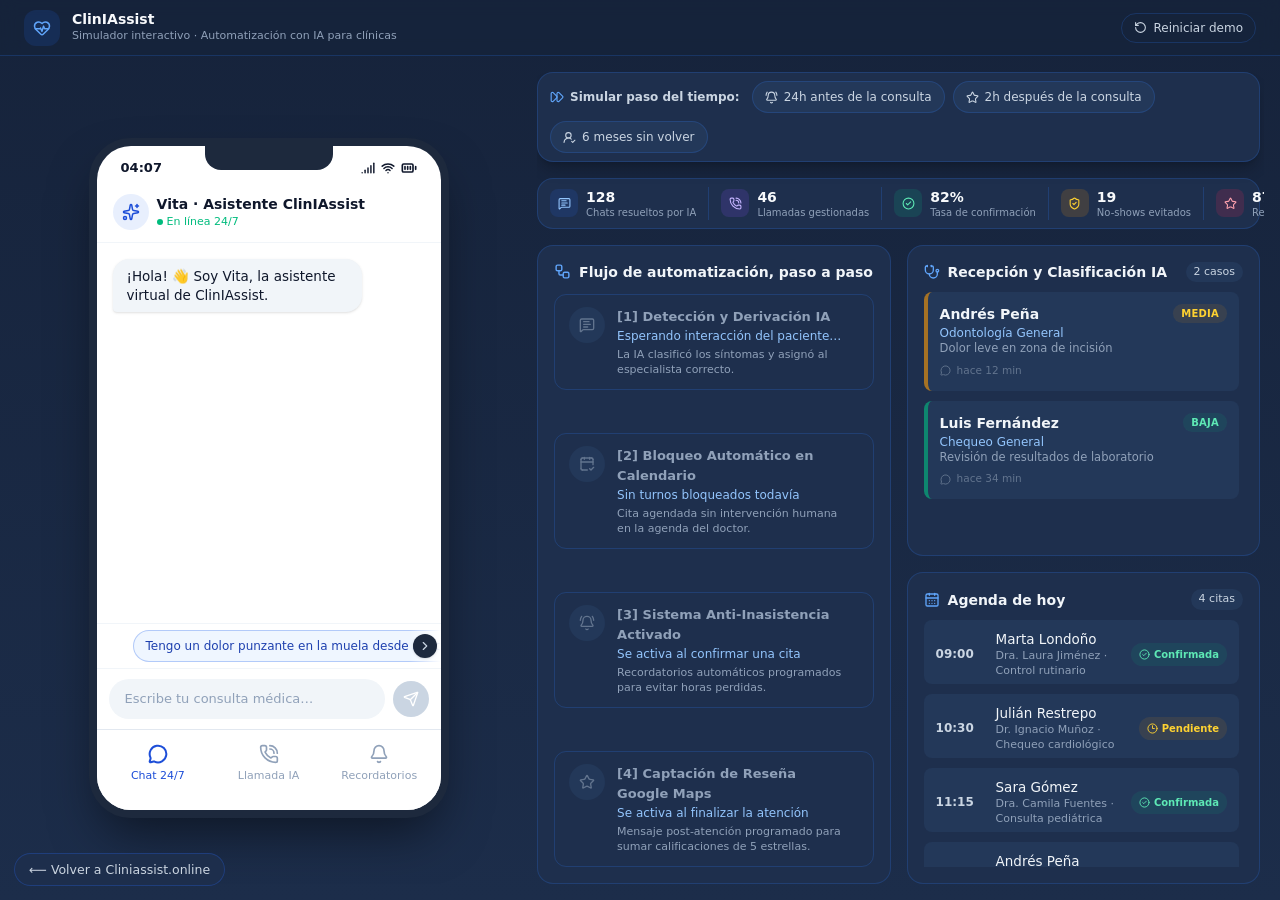
==== commit e24bd1f5: "Rebranding a "Cliniassist", corrige saltos de línea del H1, ensancha secciones y arregla bug de hove" ====
--- a/simulador/index.html
+++ b/simulador/index.html
@@ -3,16 +3,17 @@
 <head>
 <meta charset="UTF-8">
 <meta name="viewport" content="width=device-width, initial-scale=1.0">
-<title>Simulador Interactivo — ClinIAssist</title>
-<meta name="description" content="Prueba en vivo cómo ClinIAssist automatiza el chat 24/7, la llamada de recepción, los recordatorios anti-inasistencias y el panel clínico de tu clínica.">
+<title>Simulador Interactivo — Cliniassist</title>
+<meta name="description" content="Prueba en vivo cómo Cliniassist automatiza el chat 24/7, la llamada de recepción, los recordatorios anti-inasistencias y el panel clínico de tu clínica.">
+<meta name="robots" content="noindex, follow">
 <link rel="canonical" href="https://cliniassist.online/simulador/">
 <link rel="icon" type="image/png" href="/assets/favicon.png">
 <link rel="apple-touch-icon" href="/assets/favicon.png">
 
 <meta property="og:type" content="website">
-<meta property="og:site_name" content="ClinIAssist">
-<meta property="og:title" content="Simulador Interactivo — ClinIAssist">
-<meta property="og:description" content="Prueba en vivo cómo ClinIAssist automatiza el chat 24/7, la llamada de recepción, los recordatorios anti-inasistencias y el panel clínico de tu clínica.">
+<meta property="og:site_name" content="Cliniassist">
+<meta property="og:title" content="Simulador Interactivo — Cliniassist">
+<meta property="og:description" content="Prueba en vivo cómo Cliniassist automatiza el chat 24/7, la llamada de recepción, los recordatorios anti-inasistencias y el panel clínico de tu clínica.">
 <meta property="og:url" content="https://cliniassist.online/simulador/">
 <meta property="og:image" content="https://cliniassist.online/og-image.jpg">
 <meta name="twitter:card" content="summary_large_image">
@@ -52,7 +53,7 @@
 </head>
 <body>
   <div id="root"></div>
-  <a class="back-to-site" href="/">⟵ Volver a ClinIAssist.online</a>
-  <script type="module" src="/assets/simulador/index-71dR68Mx.js"></script>
+  <a class="back-to-site" href="/">⟵ Volver a Cliniassist.online</a>
+  <script type="module" src="/assets/simulador/index-CH_fwlDB.js"></script>
 </body>
 </html>
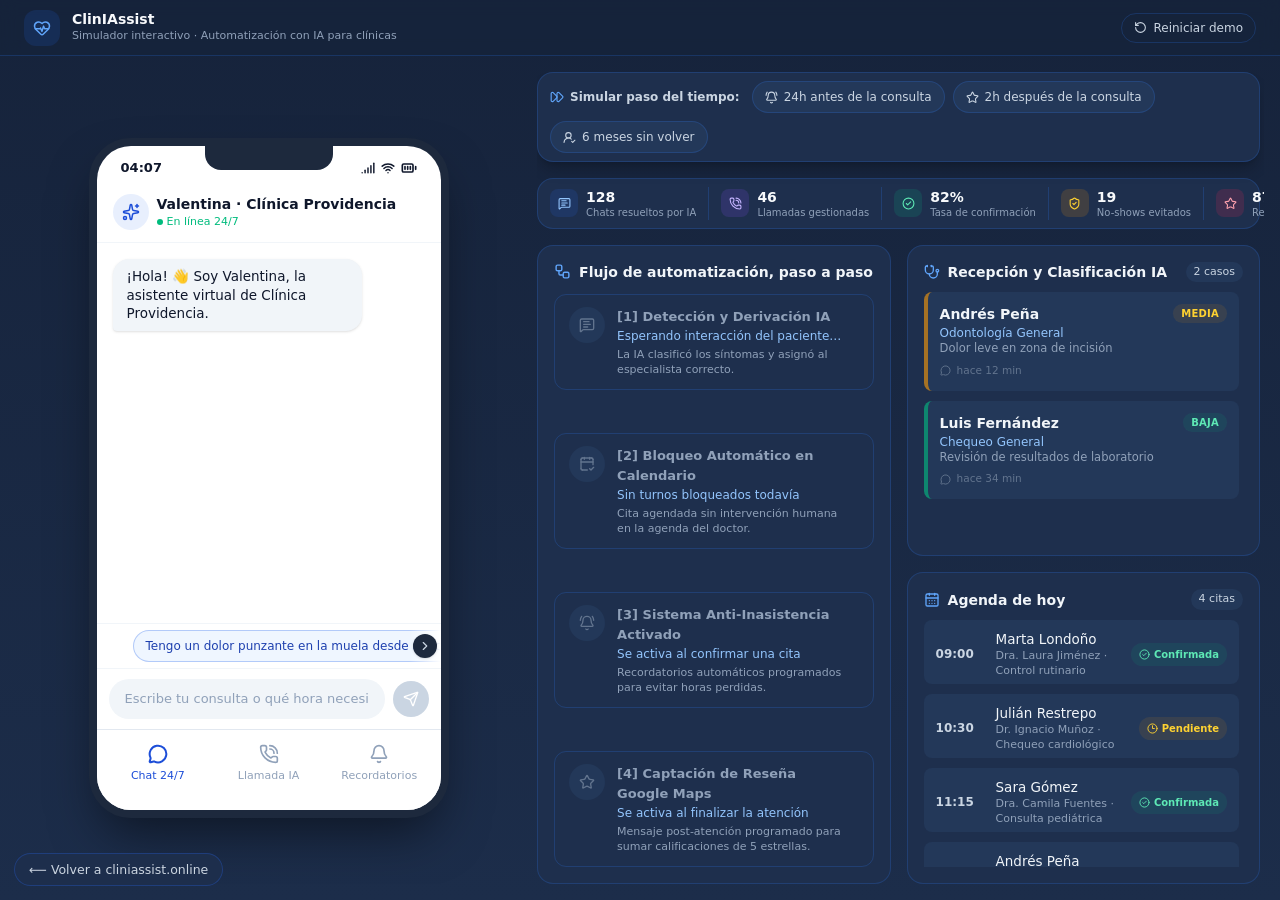
==== commit af62646e: "Textos legales Chile, cifras con promedios de Chile, contacto solo por WhatsApp, simulador y segurid" ====
--- a/simulador/index.html
+++ b/simulador/index.html
@@ -3,17 +3,19 @@
 <head>
 <meta charset="UTF-8">
 <meta name="viewport" content="width=device-width, initial-scale=1.0">
-<title>Simulador Interactivo — Cliniassist</title>
-<meta name="description" content="Prueba en vivo cómo Cliniassist automatiza el chat 24/7, la llamada de recepción, los recordatorios anti-inasistencias y el panel clínico de tu clínica.">
+<meta http-equiv="Content-Security-Policy" content="default-src 'self'; script-src 'self'; style-src 'self' 'unsafe-inline' https://fonts.googleapis.com; font-src 'self' https://fonts.gstatic.com; img-src 'self' data:; media-src 'self'; connect-src 'self'; frame-src 'none'; object-src 'none'; base-uri 'self'; form-action 'self'; upgrade-insecure-requests">
+<meta name="referrer" content="strict-origin-when-cross-origin">
+<title>Simulador Interactivo — ClinIAssist</title>
+<meta name="description" content="Prueba en vivo cómo ClinIAssist automatiza el chat 24/7, la llamada de recepción, los recordatorios anti-inasistencias y el panel clínico de tu clínica.">
 <meta name="robots" content="noindex, follow">
 <link rel="canonical" href="https://cliniassist.online/simulador/">
 <link rel="icon" type="image/png" href="/assets/favicon.png">
 <link rel="apple-touch-icon" href="/assets/favicon.png">
 
 <meta property="og:type" content="website">
-<meta property="og:site_name" content="Cliniassist">
-<meta property="og:title" content="Simulador Interactivo — Cliniassist">
-<meta property="og:description" content="Prueba en vivo cómo Cliniassist automatiza el chat 24/7, la llamada de recepción, los recordatorios anti-inasistencias y el panel clínico de tu clínica.">
+<meta property="og:site_name" content="ClinIAssist">
+<meta property="og:title" content="Simulador Interactivo — ClinIAssist">
+<meta property="og:description" content="Prueba en vivo cómo ClinIAssist automatiza el chat 24/7, la llamada de recepción, los recordatorios anti-inasistencias y el panel clínico de tu clínica.">
 <meta property="og:url" content="https://cliniassist.online/simulador/">
 <meta property="og:image" content="https://cliniassist.online/og-image.jpg">
 <meta name="twitter:card" content="summary_large_image">
@@ -53,7 +55,7 @@
 </head>
 <body>
   <div id="root"></div>
-  <a class="back-to-site" href="/">⟵ Volver a Cliniassist.online</a>
+  <a class="back-to-site" href="/">⟵ Volver a cliniassist.online</a>
   <script type="module" src="/assets/simulador/index-CH_fwlDB.js"></script>
 </body>
 </html>
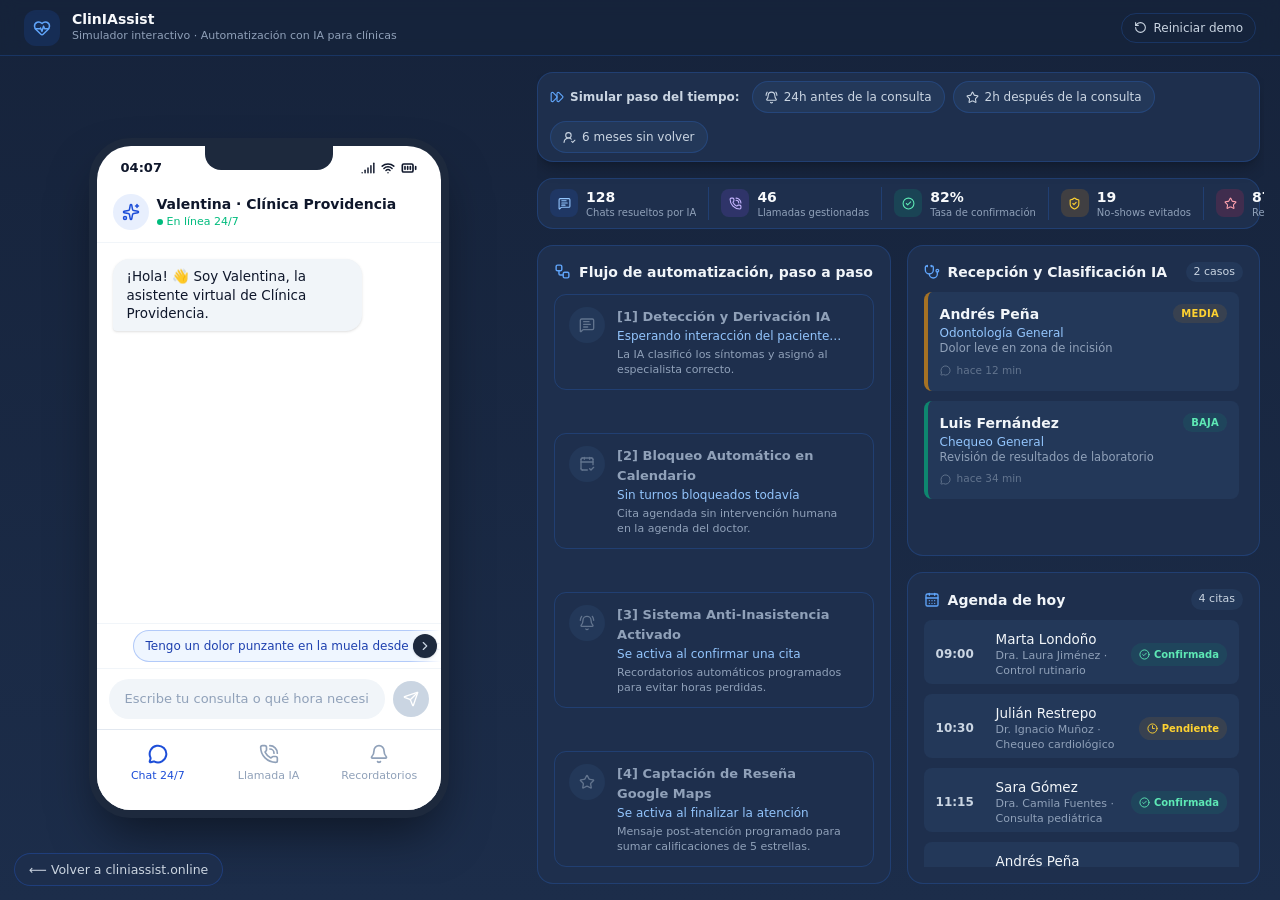
==== commit 72e2ae00: "SEO: imagen de vista previa, datos para Google y título para Chile" ====
--- a/simulador/index.html
+++ b/simulador/index.html
@@ -1,5 +1,5 @@
 <!DOCTYPE html>
-<html lang="es">
+<html lang="es-CL">
 <head>
 <meta charset="UTF-8">
 <meta name="viewport" content="width=device-width, initial-scale=1.0">
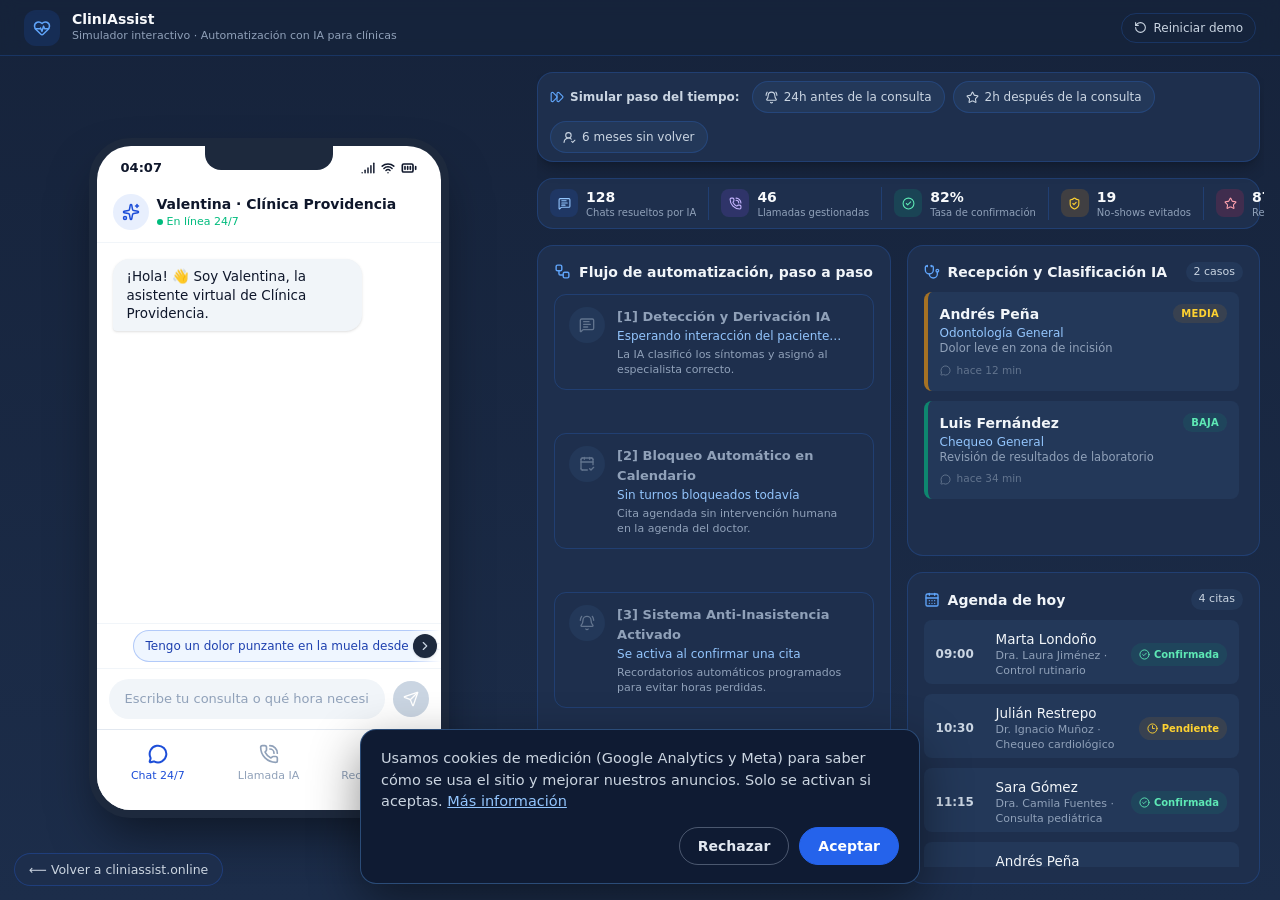
==== commit 66c02d9e: "Google Analytics con aviso de cookies y medición de contactos por WhatsApp" ====
--- a/simulador/index.html
+++ b/simulador/index.html
@@ -3,7 +3,7 @@
 <head>
 <meta charset="UTF-8">
 <meta name="viewport" content="width=device-width, initial-scale=1.0">
-<meta http-equiv="Content-Security-Policy" content="default-src 'self'; script-src 'self'; style-src 'self' 'unsafe-inline' https://fonts.googleapis.com; font-src 'self' https://fonts.gstatic.com; img-src 'self' data:; media-src 'self'; connect-src 'self'; frame-src 'none'; object-src 'none'; base-uri 'self'; form-action 'self'; upgrade-insecure-requests">
+<meta http-equiv="Content-Security-Policy" content="default-src 'self'; script-src 'self' https://www.googletagmanager.com https://connect.facebook.net; style-src 'self' 'unsafe-inline' https://fonts.googleapis.com; font-src 'self' https://fonts.gstatic.com; img-src 'self' data: https://*.google-analytics.com https://*.googletagmanager.com https://www.facebook.com; media-src 'self'; connect-src 'self' https://*.google-analytics.com https://*.analytics.google.com https://*.googletagmanager.com https://www.facebook.com https://connect.facebook.net; frame-src 'none'; object-src 'none'; base-uri 'self'; form-action 'self'; upgrade-insecure-requests">
 <meta name="referrer" content="strict-origin-when-cross-origin">
 <title>Simulador Interactivo — ClinIAssist</title>
 <meta name="description" content="Prueba en vivo cómo ClinIAssist automatiza el chat 24/7, la llamada de recepción, los recordatorios anti-inasistencias y el panel clínico de tu clínica.">
@@ -57,5 +57,6 @@
   <div id="root"></div>
   <a class="back-to-site" href="/">⟵ Volver a cliniassist.online</a>
   <script type="module" src="/assets/simulador/index-CH_fwlDB.js"></script>
+  <script src="/js/consent.js"></script>
 </body>
 </html>
